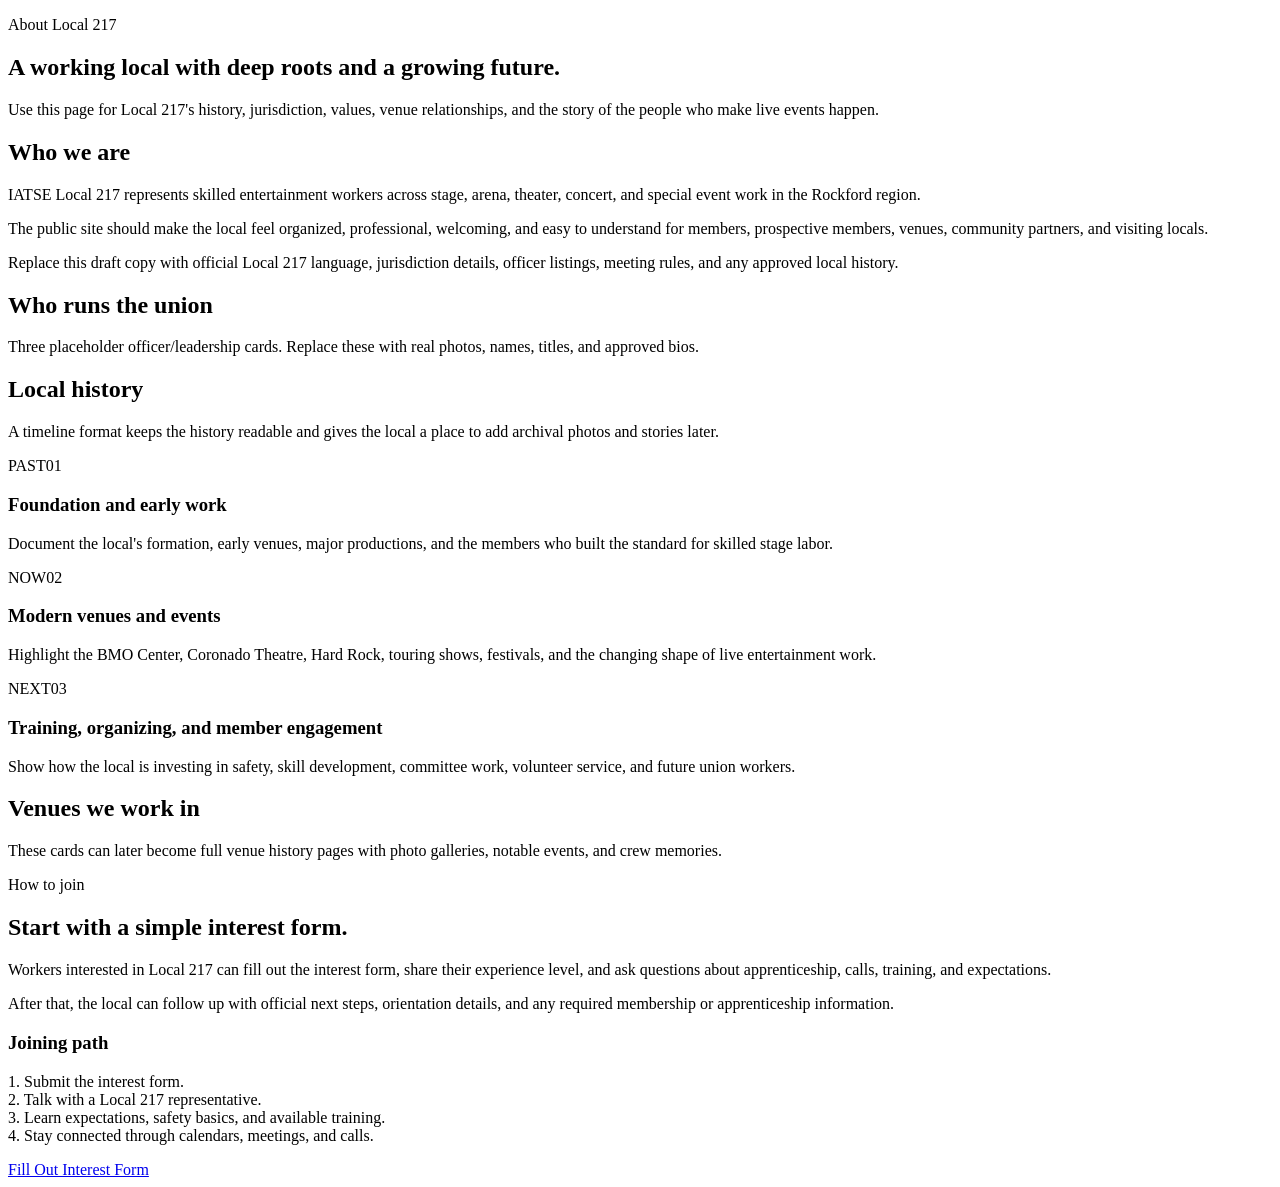
==== about.html @ 08cd914b "Add files via upload" ====
<!doctype html>
<html lang="en">
<head>
  <meta charset="utf-8">
  <meta name="viewport" content="width=device-width, initial-scale=1">
  <title>About Local 217 | IATSE Local 217</title>
  <link rel="stylesheet" href="assets/styles.css">
</head>
<body>
  <header class="site-header" data-header></header>
  <main>
    <section class="page-hero">
      <div class="container">
        <p class="eyebrow">About Local 217</p>
        <h1>A working local with deep roots and a growing future.</h1>
        <p>Use this page for Local 217's history, jurisdiction, values, venue relationships, and the story of the people who make live events happen.</p>
      </div>
    </section>

    <section class="band white">
      <div class="container split">
        <div>
          <h2>Who we are</h2>
          <p>IATSE Local 217 represents skilled entertainment workers across stage, arena, theater, concert, and special event work in the Rockford region.</p>
          <p>The public site should make the local feel organized, professional, welcoming, and easy to understand for members, prospective members, venues, community partners, and visiting locals.</p>
        </div>
        <div class="notice">
          Replace this draft copy with official Local 217 language, jurisdiction details, officer listings, meeting rules, and any approved local history.
        </div>
      </div>
    </section>

    <section class="band">
      <div class="container section-head">
        <h2>Who runs the union</h2>
        <p>Three placeholder officer/leadership cards. Replace these with real photos, names, titles, and approved bios.</p>
      </div>
      <div class="container grid" data-leadership></div>
    </section>

    <section class="band white">
      <div class="container section-head">
        <h2>Local history</h2>
        <p>A timeline format keeps the history readable and gives the local a place to add archival photos and stories later.</p>
      </div>
      <div class="container timeline">
        <article class="timeline-item">
          <div class="date-box">PAST<span>01</span></div>
          <div>
            <h3>Foundation and early work</h3>
            <p>Document the local's formation, early venues, major productions, and the members who built the standard for skilled stage labor.</p>
          </div>
        </article>
        <article class="timeline-item">
          <div class="date-box">NOW<span>02</span></div>
          <div>
            <h3>Modern venues and events</h3>
            <p>Highlight the BMO Center, Coronado Theatre, Hard Rock, touring shows, festivals, and the changing shape of live entertainment work.</p>
          </div>
        </article>
        <article class="timeline-item">
          <div class="date-box">NEXT<span>03</span></div>
          <div>
            <h3>Training, organizing, and member engagement</h3>
            <p>Show how the local is investing in safety, skill development, committee work, volunteer service, and future union workers.</p>
          </div>
        </article>
      </div>
    </section>

    <section class="band">
      <div class="container section-head">
        <h2>Venues we work in</h2>
        <p>These cards can later become full venue history pages with photo galleries, notable events, and crew memories.</p>
      </div>
      <div class="container grid" data-venues></div>
    </section>

    <section class="band white">
      <div class="container split">
        <div>
          <p class="eyebrow">How to join</p>
          <h2>Start with a simple interest form.</h2>
          <p>Workers interested in Local 217 can fill out the interest form, share their experience level, and ask questions about apprenticeship, calls, training, and expectations.</p>
          <p>After that, the local can follow up with official next steps, orientation details, and any required membership or apprenticeship information.</p>
        </div>
        <div class="card">
          <h3>Joining path</h3>
          <p>1. Submit the interest form.<br>2. Talk with a Local 217 representative.<br>3. Learn expectations, safety basics, and available training.<br>4. Stay connected through calendars, meetings, and calls.</p>
          <div class="button-row">
            <a class="button" href="join.html">Fill Out Interest Form</a>
          </div>
        </div>
      </div>
    </section>
  </main>
  <footer class="site-footer" data-footer></footer>
  <script src="assets/site.js"></script>
</body>
</html>
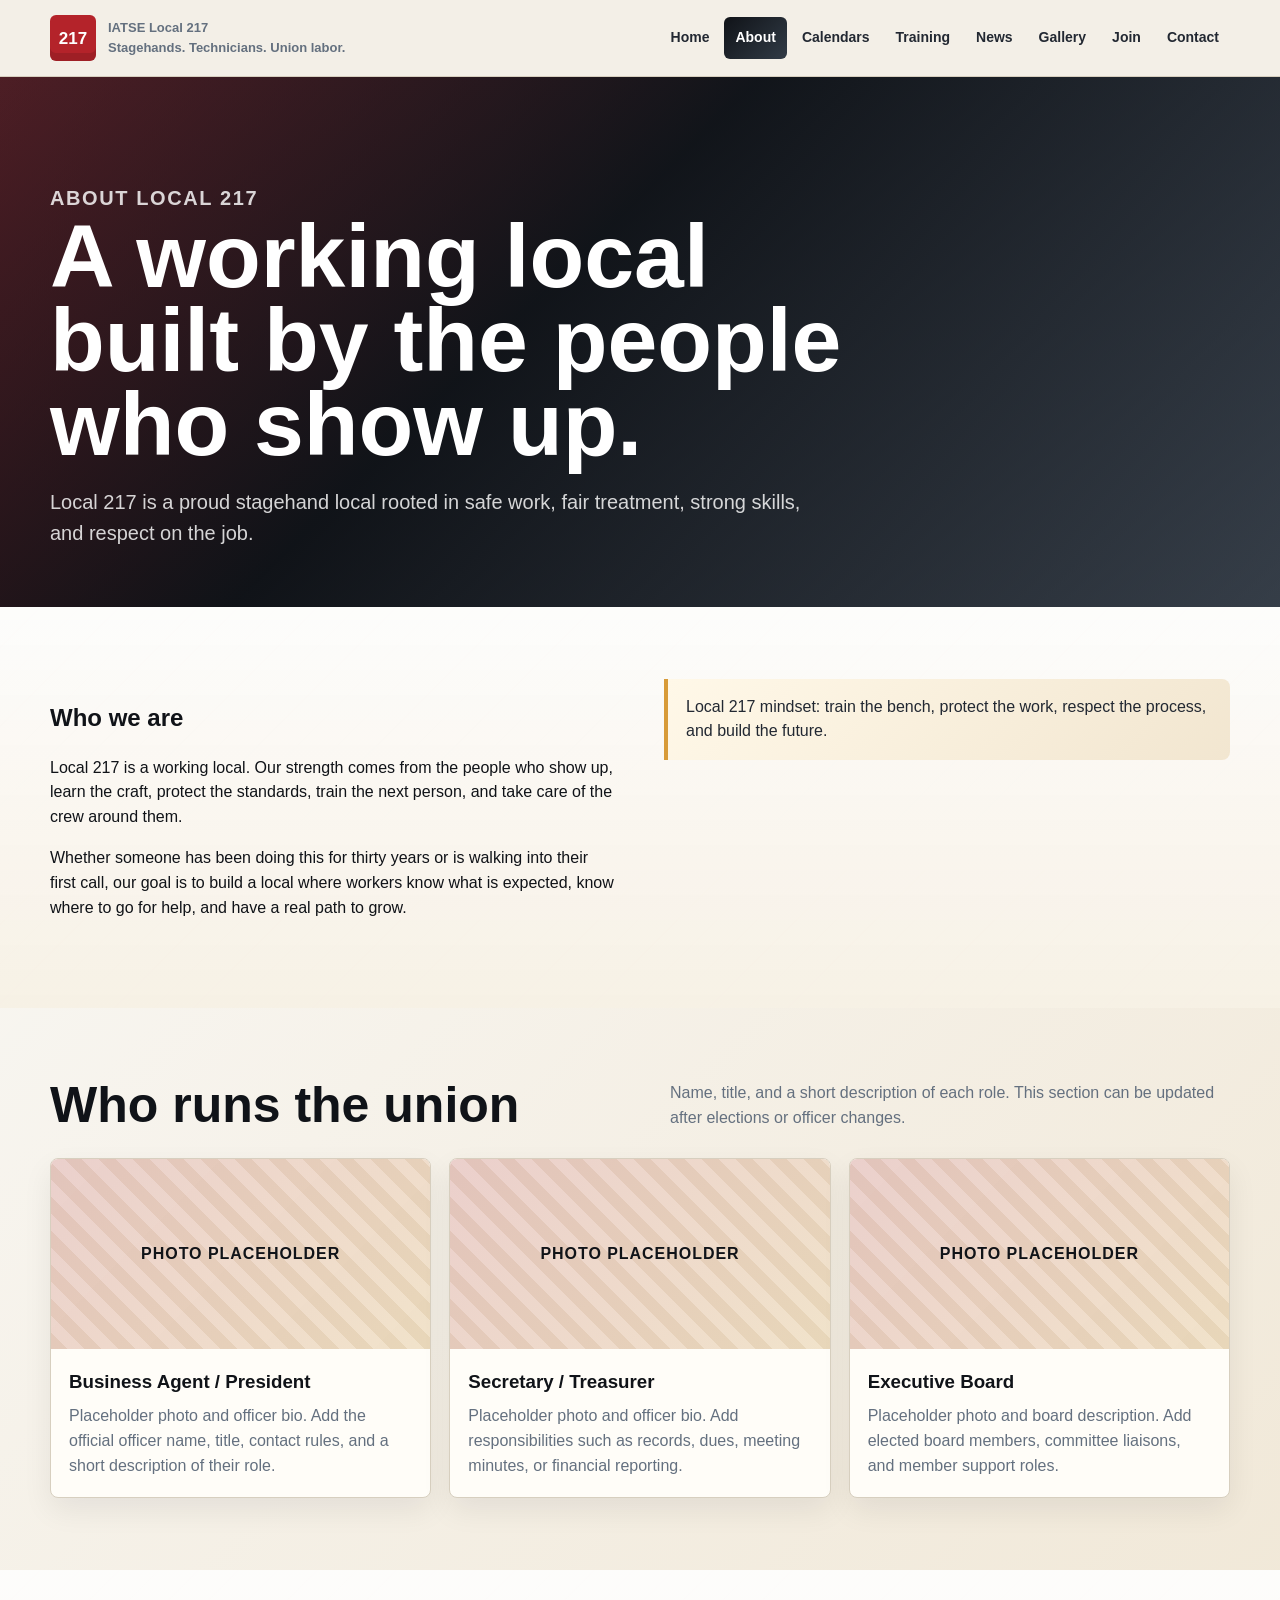
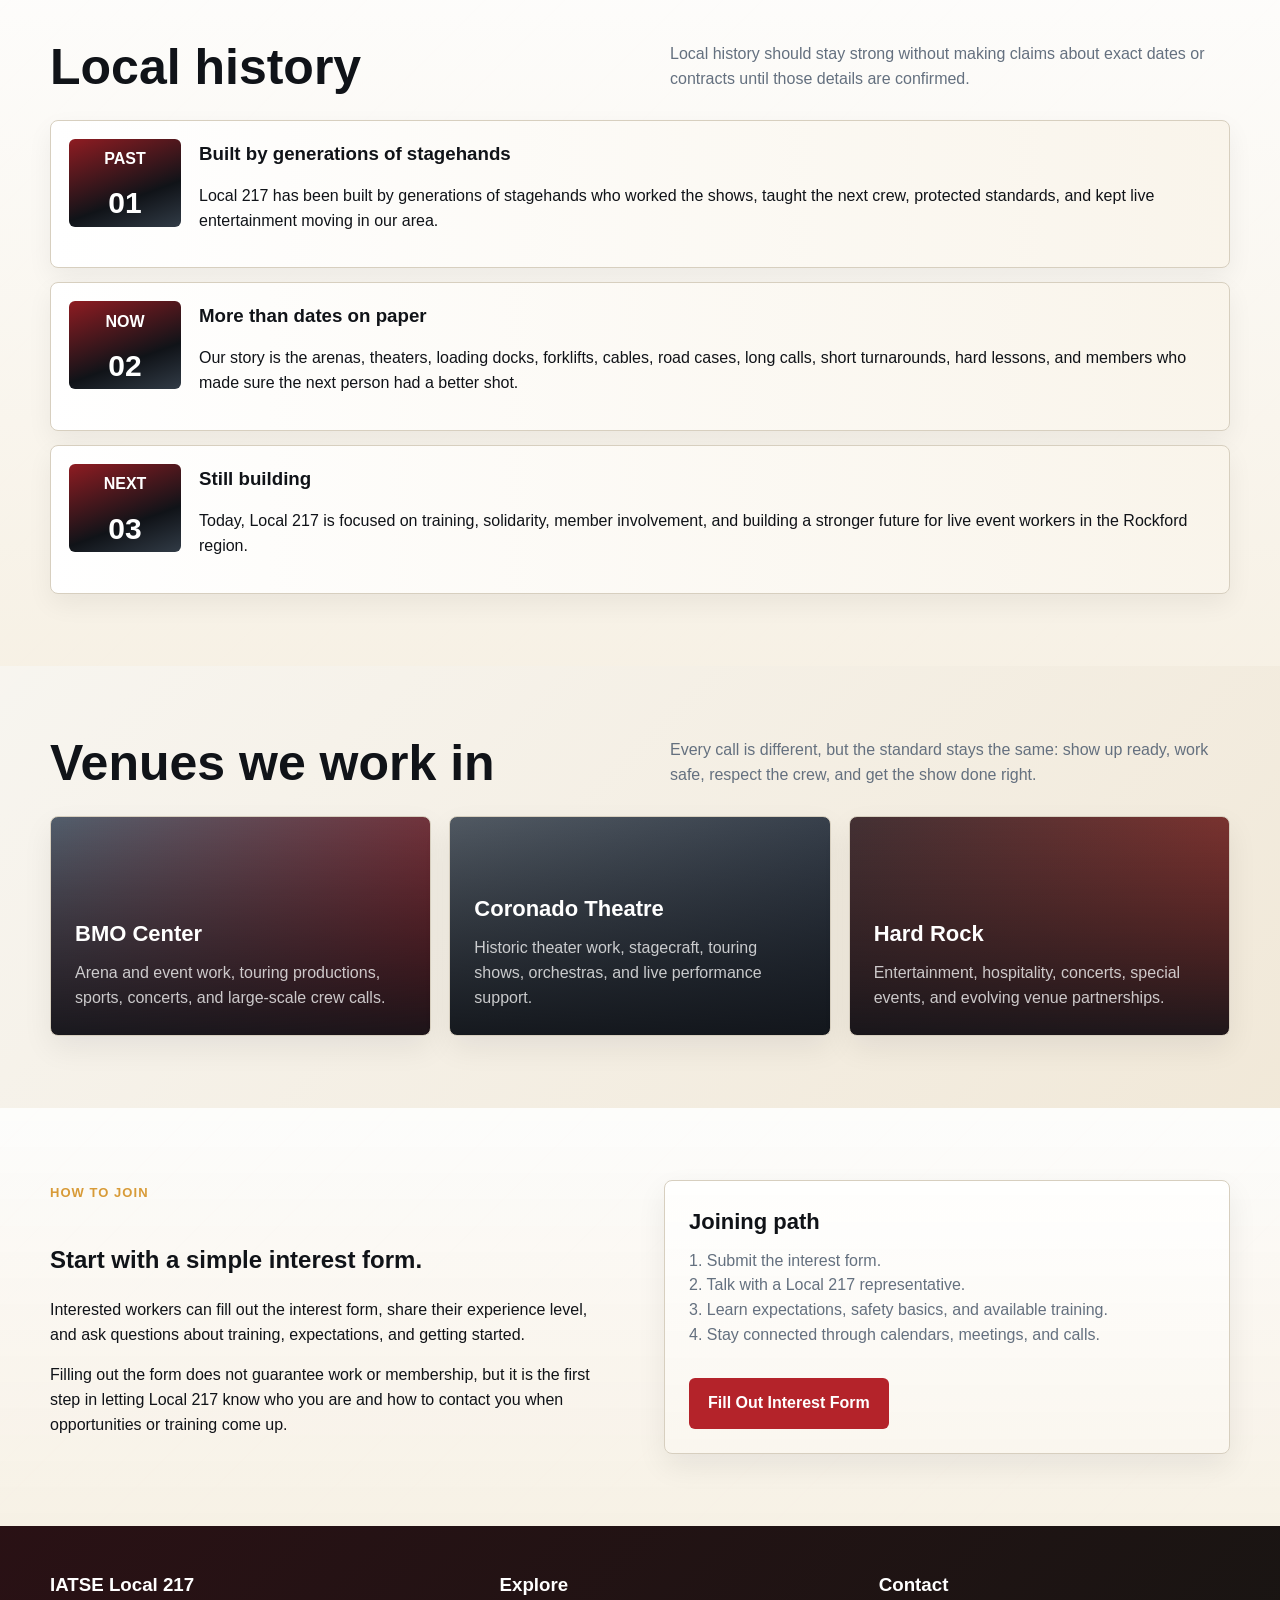
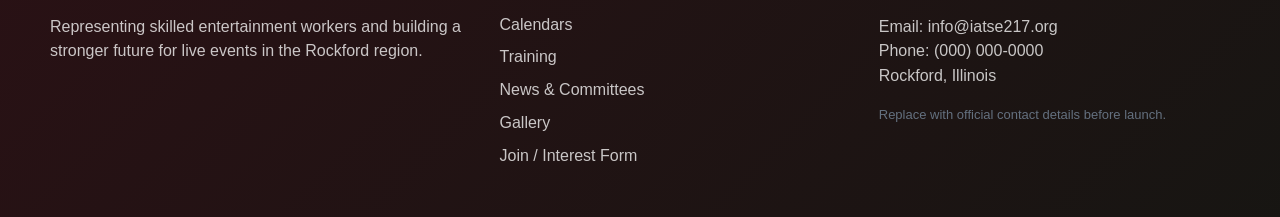
==== commit 50c24bd3: "Add files via upload" ====
--- a/about.html
+++ b/about.html
@@ -12,8 +12,8 @@
     <section class="page-hero">
       <div class="container">
         <p class="eyebrow">About Local 217</p>
-        <h1>A working local with deep roots and a growing future.</h1>
-        <p>Use this page for Local 217's history, jurisdiction, values, venue relationships, and the story of the people who make live events happen.</p>
+        <h1>A working local built by the people who show up.</h1>
+        <p>Local 217 is a proud stagehand local rooted in safe work, fair treatment, strong skills, and respect on the job.</p>
       </div>
     </section>
 
@@ -21,11 +21,11 @@
       <div class="container split">
         <div>
           <h2>Who we are</h2>
-          <p>IATSE Local 217 represents skilled entertainment workers across stage, arena, theater, concert, and special event work in the Rockford region.</p>
-          <p>The public site should make the local feel organized, professional, welcoming, and easy to understand for members, prospective members, venues, community partners, and visiting locals.</p>
+          <p>Local 217 is a working local. Our strength comes from the people who show up, learn the craft, protect the standards, train the next person, and take care of the crew around them.</p>
+          <p>Whether someone has been doing this for thirty years or is walking into their first call, our goal is to build a local where workers know what is expected, know where to go for help, and have a real path to grow.</p>
         </div>
         <div class="notice">
-          Replace this draft copy with official Local 217 language, jurisdiction details, officer listings, meeting rules, and any approved local history.
+          Local 217 mindset: train the bench, protect the work, respect the process, and build the future.
         </div>
       </div>
     </section>
@@ -33,7 +33,7 @@
     <section class="band">
       <div class="container section-head">
         <h2>Who runs the union</h2>
-        <p>Three placeholder officer/leadership cards. Replace these with real photos, names, titles, and approved bios.</p>
+        <p>Name, title, and a short description of each role. This section can be updated after elections or officer changes.</p>
       </div>
       <div class="container grid" data-leadership></div>
     </section>
@@ -41,28 +41,28 @@
     <section class="band white">
       <div class="container section-head">
         <h2>Local history</h2>
-        <p>A timeline format keeps the history readable and gives the local a place to add archival photos and stories later.</p>
+        <p>Local history should stay strong without making claims about exact dates or contracts until those details are confirmed.</p>
       </div>
       <div class="container timeline">
         <article class="timeline-item">
           <div class="date-box">PAST<span>01</span></div>
           <div>
-            <h3>Foundation and early work</h3>
-            <p>Document the local's formation, early venues, major productions, and the members who built the standard for skilled stage labor.</p>
+            <h3>Built by generations of stagehands</h3>
+            <p>Local 217 has been built by generations of stagehands who worked the shows, taught the next crew, protected standards, and kept live entertainment moving in our area.</p>
           </div>
         </article>
         <article class="timeline-item">
           <div class="date-box">NOW<span>02</span></div>
           <div>
-            <h3>Modern venues and events</h3>
-            <p>Highlight the BMO Center, Coronado Theatre, Hard Rock, touring shows, festivals, and the changing shape of live entertainment work.</p>
+            <h3>More than dates on paper</h3>
+            <p>Our story is the arenas, theaters, loading docks, forklifts, cables, road cases, long calls, short turnarounds, hard lessons, and members who made sure the next person had a better shot.</p>
           </div>
         </article>
         <article class="timeline-item">
           <div class="date-box">NEXT<span>03</span></div>
           <div>
-            <h3>Training, organizing, and member engagement</h3>
-            <p>Show how the local is investing in safety, skill development, committee work, volunteer service, and future union workers.</p>
+            <h3>Still building</h3>
+            <p>Today, Local 217 is focused on training, solidarity, member involvement, and building a stronger future for live event workers in the Rockford region.</p>
           </div>
         </article>
       </div>
@@ -71,7 +71,7 @@
     <section class="band">
       <div class="container section-head">
         <h2>Venues we work in</h2>
-        <p>These cards can later become full venue history pages with photo galleries, notable events, and crew memories.</p>
+        <p>Every call is different, but the standard stays the same: show up ready, work safe, respect the crew, and get the show done right.</p>
       </div>
       <div class="container grid" data-venues></div>
     </section>
@@ -81,8 +81,8 @@
         <div>
           <p class="eyebrow">How to join</p>
           <h2>Start with a simple interest form.</h2>
-          <p>Workers interested in Local 217 can fill out the interest form, share their experience level, and ask questions about apprenticeship, calls, training, and expectations.</p>
-          <p>After that, the local can follow up with official next steps, orientation details, and any required membership or apprenticeship information.</p>
+          <p>Interested workers can fill out the interest form, share their experience level, and ask questions about training, expectations, and getting started.</p>
+          <p>Filling out the form does not guarantee work or membership, but it is the first step in letting Local 217 know who you are and how to contact you when opportunities or training come up.</p>
         </div>
         <div class="card">
           <h3>Joining path</h3>
--- a/assets/styles.css
+++ b/assets/styles.css
@@ -0,0 +1,759 @@
+:root {
+  --ink: #101318;
+  --ink-2: #222832;
+  --muted: #64707f;
+  --paper: #f3efe6;
+  --paper-2: #ebe4d7;
+  --panel: #fffdf8;
+  --white: #ffffff;
+  --line: #d7cfbf;
+  --red: #b4232a;
+  --red-dark: #8f1c22;
+  --gold: #d89b38;
+  --steel: #596675;
+  --steel-dark: #313b46;
+  --green: #16745f;
+  --shadow: 0 18px 50px rgba(16, 19, 24, 0.14);
+  --radius: 8px;
+}
+
+* {
+  box-sizing: border-box;
+}
+
+html {
+  scroll-behavior: smooth;
+}
+
+body {
+  margin: 0;
+  font-family: Arial, Helvetica, sans-serif;
+  color: var(--ink);
+  background:
+    linear-gradient(180deg, rgba(255, 255, 255, 0.58), rgba(235, 228, 215, 0.78)),
+    repeating-linear-gradient(90deg, rgba(16, 19, 24, 0.025) 0, rgba(16, 19, 24, 0.025) 1px, transparent 1px, transparent 44px),
+    var(--paper);
+  line-height: 1.55;
+}
+
+a {
+  color: inherit;
+  text-decoration: none;
+}
+
+img {
+  max-width: 100%;
+  display: block;
+}
+
+.site-header {
+  position: sticky;
+  top: 0;
+  z-index: 20;
+  background: rgba(243, 239, 230, 0.94);
+  border-bottom: 1px solid var(--line);
+  backdrop-filter: blur(14px);
+}
+
+.nav-wrap {
+  width: min(1180px, calc(100% - 32px));
+  margin: 0 auto;
+  min-height: 76px;
+  display: flex;
+  align-items: center;
+  justify-content: space-between;
+  gap: 20px;
+}
+
+.brand {
+  display: flex;
+  align-items: center;
+  gap: 12px;
+  font-weight: 800;
+  letter-spacing: 0;
+}
+
+.brand-mark {
+  width: 46px;
+  height: 46px;
+  border-radius: 6px;
+  background: var(--red);
+  color: var(--white);
+  display: grid;
+  place-items: center;
+  font-size: 17px;
+  line-height: 1;
+  box-shadow: inset 0 -8px 0 rgba(0, 0, 0, 0.12);
+}
+
+.brand span:last-child {
+  display: block;
+  font-size: 13px;
+  color: var(--muted);
+  font-weight: 700;
+}
+
+.nav-links {
+  display: flex;
+  align-items: center;
+  gap: 4px;
+  flex-wrap: wrap;
+  justify-content: flex-end;
+}
+
+.nav-links a {
+  padding: 10px 11px;
+  border-radius: 6px;
+  color: var(--ink-2);
+  font-size: 14px;
+  font-weight: 700;
+}
+
+.nav-links a:hover,
+.nav-links a.active {
+  background: linear-gradient(135deg, var(--ink), var(--steel-dark));
+  color: var(--white);
+}
+
+.menu-button {
+  display: none;
+  border: 1px solid var(--line);
+  background: var(--white);
+  width: 44px;
+  height: 44px;
+  border-radius: 6px;
+  position: relative;
+}
+
+.menu-button span,
+.menu-button::before,
+.menu-button::after {
+  content: "";
+  position: absolute;
+  left: 11px;
+  right: 11px;
+  height: 2px;
+  background: var(--ink);
+}
+
+.menu-button::before {
+  top: 13px;
+}
+
+.menu-button span {
+  top: 20px;
+}
+
+.menu-button::after {
+  top: 27px;
+}
+
+.hero {
+  position: relative;
+  min-height: 680px;
+  display: grid;
+  align-items: end;
+  overflow: hidden;
+  color: var(--white);
+  background: var(--ink);
+}
+
+.hero::before {
+  content: "";
+  position: absolute;
+  inset: 0;
+  background-image: linear-gradient(90deg, rgba(16, 19, 24, 0.88), rgba(16, 19, 24, 0.5) 46%, rgba(16, 19, 24, 0.2)), url("local217-hero.png");
+  background-size: cover;
+  background-position: center;
+}
+
+.hero-inner {
+  position: relative;
+  width: min(1180px, calc(100% - 32px));
+  margin: 0 auto;
+  padding: 120px 0 88px;
+}
+
+.eyebrow {
+  display: inline-flex;
+  align-items: center;
+  gap: 8px;
+  margin: 0 0 18px;
+  color: var(--gold);
+  font-size: 13px;
+  font-weight: 800;
+  text-transform: uppercase;
+  letter-spacing: 0.08em;
+}
+
+.hero h1,
+.page-hero h1 {
+  max-width: 820px;
+  margin: 0;
+  font-size: clamp(44px, 7vw, 92px);
+  line-height: 0.94;
+  letter-spacing: 0;
+}
+
+.hero p {
+  max-width: 650px;
+  margin: 22px 0 0;
+  font-size: clamp(18px, 2.2vw, 24px);
+  color: rgba(255, 255, 255, 0.9);
+}
+
+.hero-actions,
+.button-row {
+  display: flex;
+  flex-wrap: wrap;
+  gap: 12px;
+  margin-top: 30px;
+}
+
+.button {
+  display: inline-flex;
+  align-items: center;
+  justify-content: center;
+  min-height: 46px;
+  padding: 12px 18px;
+  border-radius: 6px;
+  border: 1px solid transparent;
+  background: var(--red);
+  color: var(--white);
+  font-weight: 800;
+  cursor: pointer;
+}
+
+.button:hover {
+  background: var(--red-dark);
+}
+
+.button.secondary {
+  background: rgba(255, 255, 255, 0.1);
+  border-color: rgba(255, 255, 255, 0.44);
+}
+
+.button.light {
+  background: var(--panel);
+  color: var(--ink);
+  border-color: var(--line);
+}
+
+.band {
+  padding: 72px 0;
+  background:
+    linear-gradient(135deg, rgba(255, 255, 255, 0.38), rgba(216, 155, 56, 0.08)),
+    var(--paper);
+}
+
+.band.white {
+  background:
+    linear-gradient(180deg, rgba(255, 255, 255, 0.86), rgba(247, 241, 229, 0.92)),
+    repeating-linear-gradient(135deg, rgba(180, 35, 42, 0.025) 0, rgba(180, 35, 42, 0.025) 1px, transparent 1px, transparent 28px),
+    var(--paper);
+}
+
+.band.dark {
+  background:
+    linear-gradient(135deg, rgba(180, 35, 42, 0.24), rgba(216, 155, 56, 0.08) 48%, rgba(49, 59, 70, 0.62)),
+    linear-gradient(180deg, #151a20, #0d1014);
+  color: var(--white);
+}
+
+.container {
+  width: min(1180px, calc(100% - 32px));
+  margin: 0 auto;
+}
+
+.section-head {
+  display: flex;
+  justify-content: space-between;
+  gap: 24px;
+  align-items: end;
+  margin-bottom: 28px;
+}
+
+.section-head h2,
+.page-hero h1 {
+  margin: 0;
+}
+
+.section-head h2 {
+  font-size: clamp(30px, 4vw, 50px);
+  line-height: 1;
+}
+
+.section-head p {
+  max-width: 560px;
+  margin: 0;
+  color: var(--muted);
+}
+
+.dark .section-head p {
+  color: rgba(255, 255, 255, 0.72);
+}
+
+.grid {
+  display: grid;
+  grid-template-columns: repeat(3, minmax(0, 1fr));
+  gap: 18px;
+}
+
+.grid.two {
+  grid-template-columns: repeat(2, minmax(0, 1fr));
+}
+
+.card {
+  border: 1px solid var(--line);
+  background:
+    linear-gradient(180deg, rgba(255, 255, 255, 0.92), rgba(250, 246, 238, 0.96)),
+    var(--panel);
+  border-radius: var(--radius);
+  padding: 24px;
+  box-shadow: 0 12px 30px rgba(16, 19, 24, 0.07);
+}
+
+.dark .card {
+  background: linear-gradient(180deg, #202732, #171c23);
+  border-color: rgba(255, 255, 255, 0.12);
+}
+
+.card h3 {
+  margin: 0 0 10px;
+  font-size: 22px;
+}
+
+.card p {
+  margin: 0;
+  color: var(--muted);
+}
+
+.dark .card p {
+  color: rgba(255, 255, 255, 0.72);
+}
+
+.stat-row {
+  display: grid;
+  grid-template-columns: repeat(4, minmax(0, 1fr));
+  border-top: 1px solid rgba(255, 255, 255, 0.18);
+  margin-top: 54px;
+}
+
+.stat {
+  padding: 24px 20px 0 0;
+}
+
+.stat strong {
+  display: block;
+  font-size: 34px;
+  color: var(--gold);
+}
+
+.split {
+  display: grid;
+  grid-template-columns: 1fr 1fr;
+  gap: 48px;
+  align-items: start;
+}
+
+.stack {
+  display: grid;
+  gap: 18px;
+}
+
+.feature-card {
+  display: grid;
+  grid-template-columns: minmax(220px, 360px) 1fr;
+  gap: 30px;
+  align-items: center;
+}
+
+.feature-card h2 {
+  margin: 0 0 14px;
+  font-size: clamp(30px, 4vw, 48px);
+  line-height: 1.05;
+}
+
+.feature-card p:not(.eyebrow) {
+  color: var(--muted);
+}
+
+.dark .feature-card p:not(.eyebrow) {
+  color: rgba(255, 255, 255, 0.76);
+}
+
+.photo-card {
+  border: 1px solid var(--line);
+  background: var(--panel);
+  border-radius: var(--radius);
+  overflow: hidden;
+  box-shadow: 0 12px 30px rgba(16, 19, 24, 0.07);
+}
+
+.photo-card > div:last-child {
+  padding: 18px;
+}
+
+.photo-card h3 {
+  margin: 0 0 8px;
+}
+
+.photo-card p {
+  margin: 0;
+  color: var(--muted);
+}
+
+.placeholder-image {
+  min-height: 190px;
+  display: grid;
+  place-items: center;
+  padding: 20px;
+  text-align: center;
+  background:
+    linear-gradient(135deg, rgba(180, 35, 42, 0.18), rgba(216, 155, 56, 0.2)),
+    repeating-linear-gradient(45deg, #ece6da 0, #ece6da 12px, #f7f5ef 12px, #f7f5ef 24px);
+  color: var(--ink);
+  font-weight: 900;
+  text-transform: uppercase;
+  letter-spacing: 0.06em;
+}
+
+.placeholder-image.tall {
+  min-height: 300px;
+}
+
+.gallery-list {
+  display: grid;
+  gap: 18px;
+}
+
+.gallery-list .photo-card {
+  display: grid;
+  grid-template-columns: minmax(220px, 38%) 1fr;
+}
+
+.page-hero {
+  background:
+    linear-gradient(135deg, rgba(180, 35, 42, 0.35), rgba(16, 19, 24, 0.78) 42%, rgba(89, 102, 117, 0.52)),
+    linear-gradient(180deg, #161b22, #0f1217);
+  color: var(--white);
+  padding: 86px 0 58px;
+}
+
+.page-hero p {
+  max-width: 760px;
+  margin: 20px 0 0;
+  color: rgba(255, 255, 255, 0.82);
+  font-size: 20px;
+}
+
+.calendar-list,
+.news-list,
+.timeline {
+  display: grid;
+  gap: 14px;
+}
+
+.event-item,
+.news-item,
+.timeline-item {
+  display: grid;
+  grid-template-columns: 112px 1fr;
+  gap: 18px;
+  align-items: start;
+  border: 1px solid var(--line);
+  border-radius: var(--radius);
+  background:
+    linear-gradient(90deg, rgba(255, 255, 255, 0.96), rgba(249, 244, 234, 0.96)),
+    var(--panel);
+  padding: 18px;
+  box-shadow: 0 10px 26px rgba(16, 19, 24, 0.06);
+}
+
+.news-item.clickable {
+  color: inherit;
+  transition: transform 160ms ease, box-shadow 160ms ease, border-color 160ms ease;
+}
+
+.news-item.clickable:hover {
+  transform: translateY(-2px);
+  border-color: rgba(180, 35, 42, 0.34);
+  box-shadow: 0 16px 34px rgba(16, 19, 24, 0.1);
+}
+
+.read-more {
+  display: inline-flex;
+  margin-top: 12px;
+  color: var(--red);
+  font-weight: 900;
+}
+
+.article-wrap {
+  max-width: 880px;
+}
+
+.article-detail {
+  border: 1px solid var(--line);
+  border-radius: var(--radius);
+  background:
+    linear-gradient(180deg, rgba(255, 255, 255, 0.96), rgba(249, 244, 234, 0.96)),
+    var(--panel);
+  padding: clamp(24px, 4vw, 44px);
+  box-shadow: 0 18px 42px rgba(16, 19, 24, 0.08);
+}
+
+.article-detail h1 {
+  margin: 14px 0 16px;
+  font-size: clamp(34px, 5vw, 58px);
+  line-height: 1;
+}
+
+.article-meta {
+  display: flex;
+  align-items: center;
+  flex-wrap: wrap;
+  gap: 12px;
+  color: var(--muted);
+  font-weight: 800;
+}
+
+.article-summary {
+  margin: 0 0 24px;
+  font-size: 20px;
+  color: var(--ink-2);
+}
+
+.article-image {
+  min-height: 260px;
+  margin: 24px 0;
+  border-radius: var(--radius);
+}
+
+.article-body {
+  display: grid;
+  gap: 16px;
+  font-size: 18px;
+}
+
+.article-body p {
+  margin: 0;
+  color: var(--ink-2);
+}
+
+.back-link {
+  display: inline-flex;
+  margin-bottom: 22px;
+  color: var(--red);
+  font-weight: 900;
+}
+
+.date-box {
+  min-height: 88px;
+  border-radius: 6px;
+  background: linear-gradient(160deg, var(--red-dark), var(--ink) 64%, var(--steel-dark));
+  color: var(--white);
+  display: grid;
+  place-items: center;
+  text-align: center;
+  font-weight: 900;
+}
+
+.date-box span {
+  display: block;
+  font-size: 30px;
+  line-height: 1;
+}
+
+.event-item h3,
+.news-item h3,
+.timeline-item h3 {
+  margin: 0 0 6px;
+}
+
+.meta {
+  color: var(--red);
+  font-weight: 800;
+  font-size: 14px;
+}
+
+.tag {
+  display: inline-flex;
+  align-items: center;
+  min-height: 28px;
+  padding: 4px 10px;
+  border-radius: 999px;
+  background: #eadfcb;
+  color: var(--ink);
+  font-size: 12px;
+  font-weight: 800;
+  text-transform: uppercase;
+  letter-spacing: 0.06em;
+}
+
+.form {
+  display: grid;
+  gap: 14px;
+}
+
+.form label {
+  display: grid;
+  gap: 7px;
+  font-weight: 800;
+}
+
+.form input,
+.form textarea,
+.form select {
+  width: 100%;
+  border: 1px solid var(--line);
+  border-radius: 6px;
+  padding: 13px 14px;
+  font: inherit;
+  background: #fffdf8;
+}
+
+.form textarea {
+  min-height: 138px;
+  resize: vertical;
+}
+
+.notice {
+  border-left: 4px solid var(--gold);
+  background:
+    linear-gradient(135deg, #fff8e8, #f2e6d0);
+  padding: 16px 18px;
+  border-radius: 0 8px 8px 0;
+  color: var(--ink-2);
+}
+
+.venue-card {
+  min-height: 220px;
+  display: flex;
+  flex-direction: column;
+  justify-content: flex-end;
+  color: var(--white);
+  background:
+    linear-gradient(180deg, rgba(16, 19, 24, 0.1), rgba(16, 19, 24, 0.9)),
+    linear-gradient(135deg, var(--steel), var(--red-dark));
+}
+
+.venue-card:nth-child(2) {
+  background:
+    linear-gradient(180deg, rgba(16, 19, 24, 0.1), rgba(16, 19, 24, 0.9)),
+    linear-gradient(135deg, #58616b, #2c3542);
+}
+
+.venue-card:nth-child(3) {
+  background:
+    linear-gradient(180deg, rgba(16, 19, 24, 0.1), rgba(16, 19, 24, 0.9)),
+    linear-gradient(135deg, #493437, #a7372f);
+}
+
+.venue-card p {
+  color: rgba(255, 255, 255, 0.76);
+}
+
+.site-footer {
+  background:
+    linear-gradient(135deg, rgba(180, 35, 42, 0.18), rgba(216, 155, 56, 0.06)),
+    #0b0d10;
+  color: rgba(255, 255, 255, 0.76);
+  padding: 44px 0;
+}
+
+.footer-grid {
+  display: grid;
+  grid-template-columns: 1.2fr 1fr 1fr;
+  gap: 28px;
+}
+
+.footer-grid h3 {
+  margin: 0 0 10px;
+  color: var(--white);
+}
+
+.footer-grid a {
+  display: block;
+  padding: 4px 0;
+}
+
+.small {
+  font-size: 13px;
+  color: var(--muted);
+}
+
+@media (max-width: 860px) {
+  .menu-button {
+    display: block;
+  }
+
+  .nav-links {
+    position: absolute;
+    left: 16px;
+    right: 16px;
+    top: 76px;
+    display: none;
+    flex-direction: column;
+    align-items: stretch;
+    padding: 10px;
+    background: var(--white);
+    border: 1px solid var(--line);
+    border-radius: var(--radius);
+    box-shadow: var(--shadow);
+  }
+
+  .nav-links.open {
+    display: flex;
+  }
+
+  .nav-links a {
+    padding: 13px 12px;
+  }
+
+  .hero {
+    min-height: 620px;
+  }
+
+  .section-head,
+  .split {
+    display: block;
+  }
+
+  .section-head p,
+  .split > * + * {
+    margin-top: 16px;
+  }
+
+  .grid,
+  .grid.two,
+  .stat-row,
+  .footer-grid,
+  .feature-card,
+  .gallery-list .photo-card {
+    grid-template-columns: 1fr;
+  }
+
+  .event-item,
+  .news-item,
+  .timeline-item {
+    grid-template-columns: 1fr;
+  }
+
+  .date-box {
+    width: 112px;
+  }
+}
+
+@media (max-width: 520px) {
+  .hero-inner {
+    padding-bottom: 62px;
+  }
+
+  .band {
+    padding: 52px 0;
+  }
+
+  .brand strong {
+    font-size: 15px;
+  }
+}
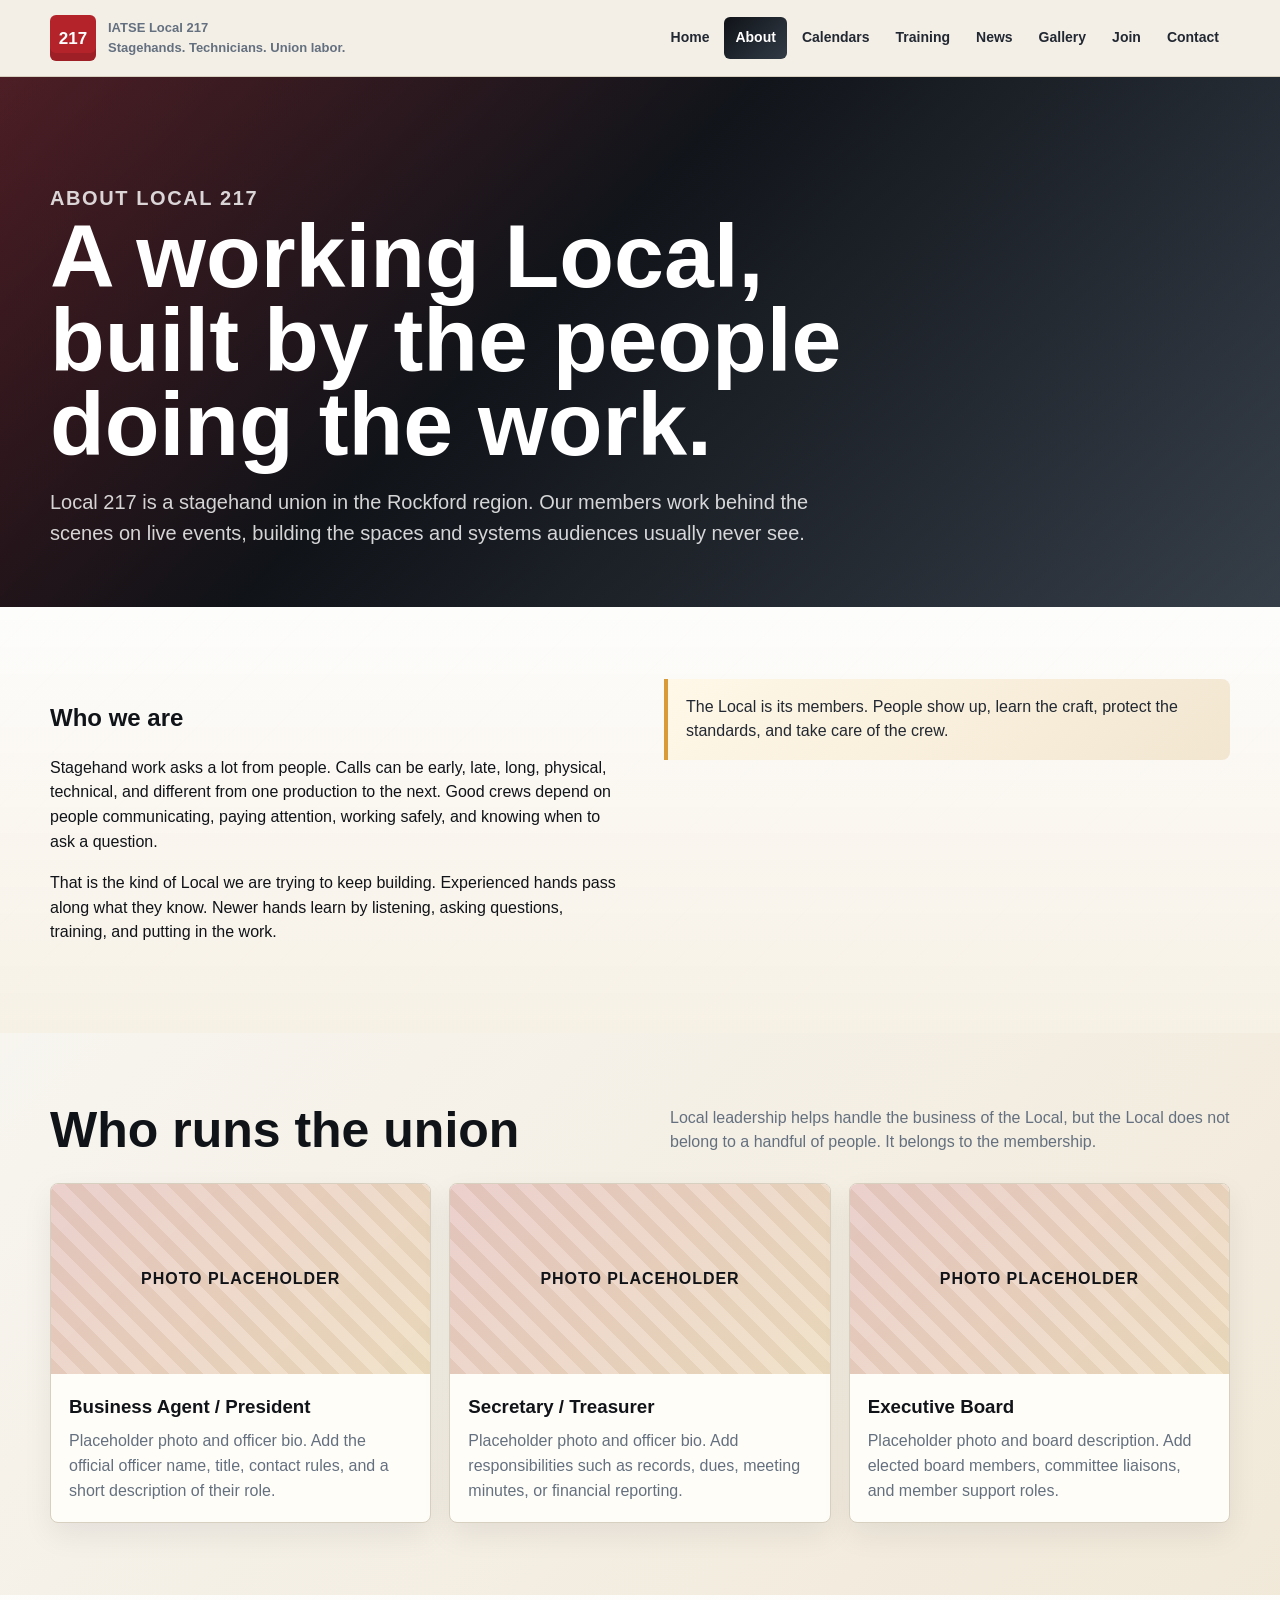
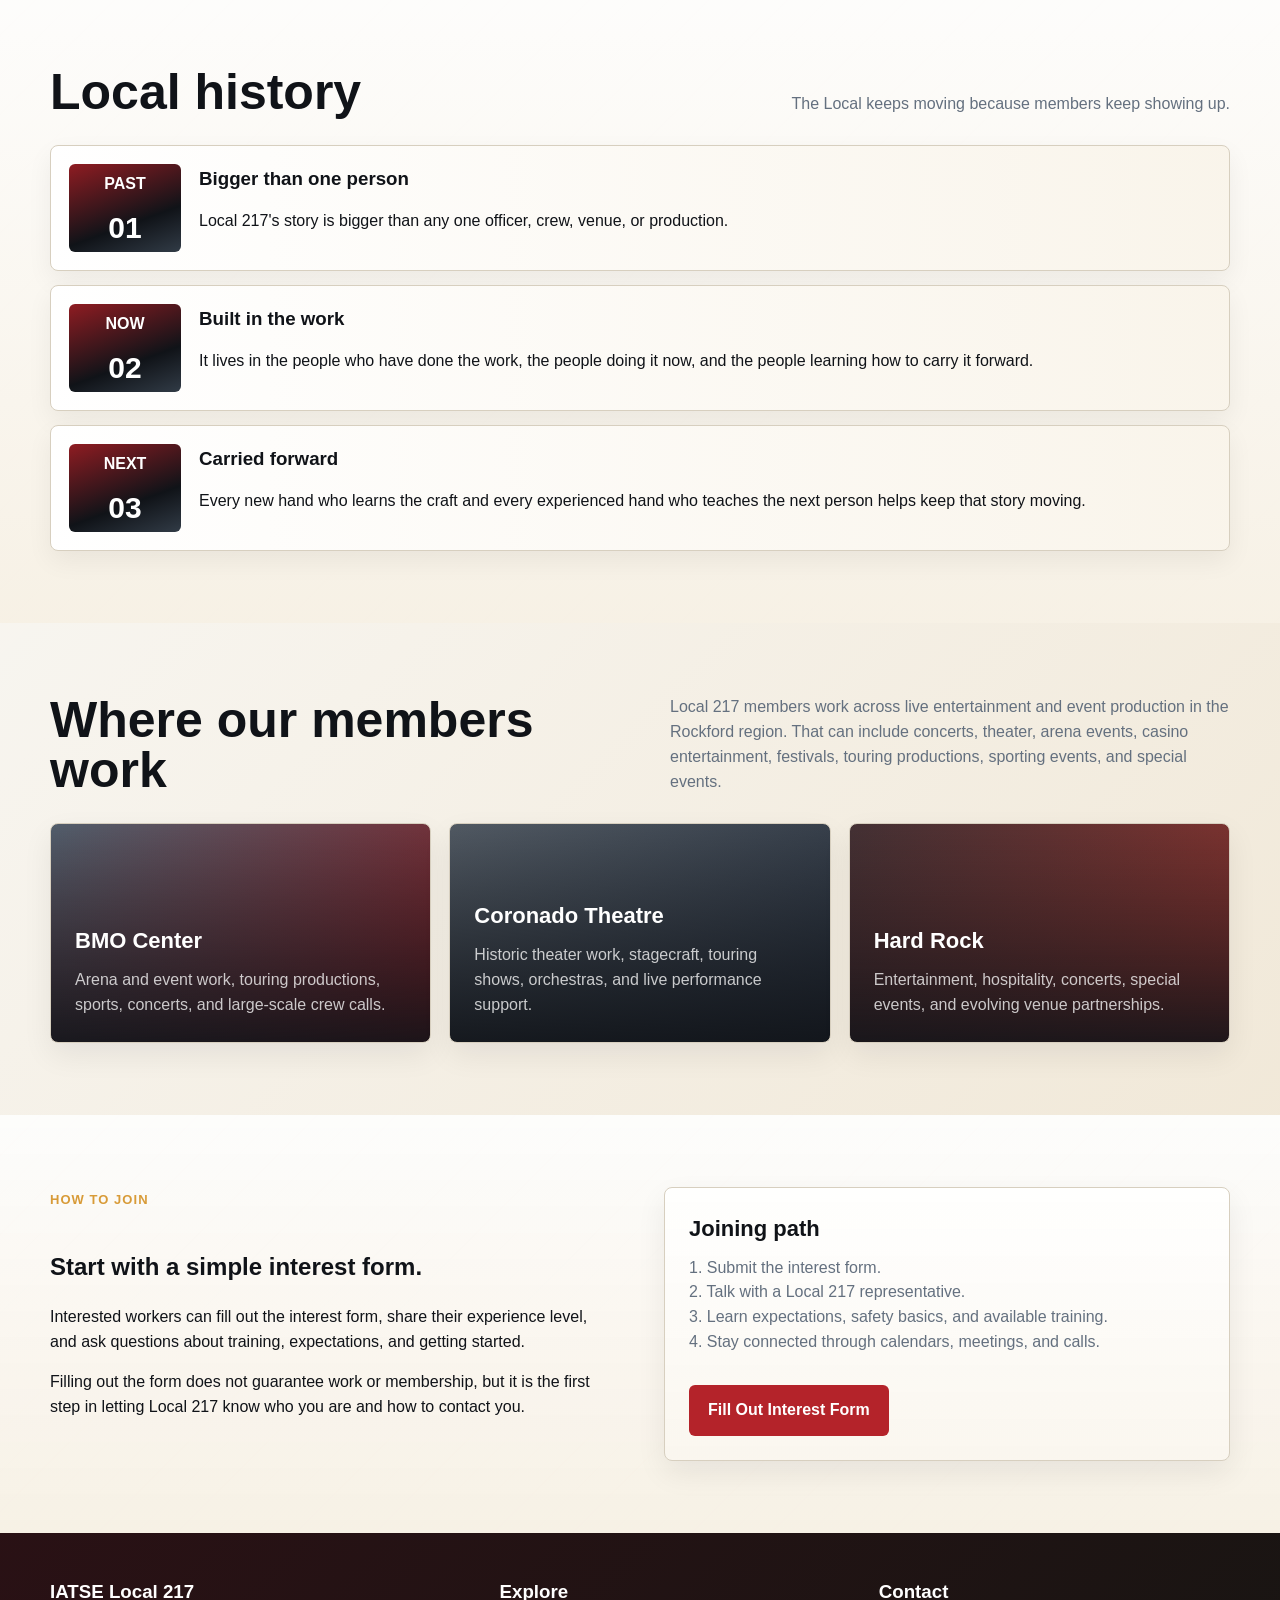
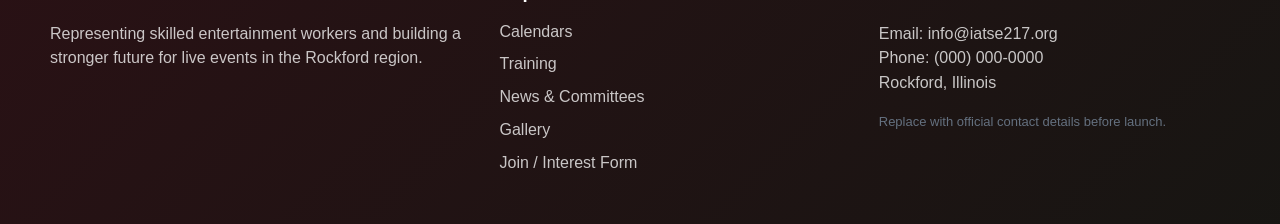
==== commit 5574658e: "Add files via upload" ====
--- a/about.html
+++ b/about.html
@@ -12,8 +12,8 @@
     <section class="page-hero">
       <div class="container">
         <p class="eyebrow">About Local 217</p>
-        <h1>A working local built by the people who show up.</h1>
-        <p>Local 217 is a proud stagehand local rooted in safe work, fair treatment, strong skills, and respect on the job.</p>
+        <h1>A working Local, built by the people doing the work.</h1>
+        <p>Local 217 is a stagehand union in the Rockford region. Our members work behind the scenes on live events, building the spaces and systems audiences usually never see.</p>
       </div>
     </section>
 
@@ -21,11 +21,11 @@
       <div class="container split">
         <div>
           <h2>Who we are</h2>
-          <p>Local 217 is a working local. Our strength comes from the people who show up, learn the craft, protect the standards, train the next person, and take care of the crew around them.</p>
-          <p>Whether someone has been doing this for thirty years or is walking into their first call, our goal is to build a local where workers know what is expected, know where to go for help, and have a real path to grow.</p>
+          <p>Stagehand work asks a lot from people. Calls can be early, late, long, physical, technical, and different from one production to the next. Good crews depend on people communicating, paying attention, working safely, and knowing when to ask a question.</p>
+          <p>That is the kind of Local we are trying to keep building. Experienced hands pass along what they know. Newer hands learn by listening, asking questions, training, and putting in the work.</p>
         </div>
         <div class="notice">
-          Local 217 mindset: train the bench, protect the work, respect the process, and build the future.
+          The Local is its members. People show up, learn the craft, protect the standards, and take care of the crew.
         </div>
       </div>
     </section>
@@ -33,7 +33,7 @@
     <section class="band">
       <div class="container section-head">
         <h2>Who runs the union</h2>
-        <p>Name, title, and a short description of each role. This section can be updated after elections or officer changes.</p>
+        <p>Local leadership helps handle the business of the Local, but the Local does not belong to a handful of people. It belongs to the membership.</p>
       </div>
       <div class="container grid" data-leadership></div>
     </section>
@@ -41,28 +41,28 @@
     <section class="band white">
       <div class="container section-head">
         <h2>Local history</h2>
-        <p>Local history should stay strong without making claims about exact dates or contracts until those details are confirmed.</p>
+        <p>The Local keeps moving because members keep showing up.</p>
       </div>
       <div class="container timeline">
         <article class="timeline-item">
           <div class="date-box">PAST<span>01</span></div>
           <div>
-            <h3>Built by generations of stagehands</h3>
-            <p>Local 217 has been built by generations of stagehands who worked the shows, taught the next crew, protected standards, and kept live entertainment moving in our area.</p>
+            <h3>Bigger than one person</h3>
+            <p>Local 217's story is bigger than any one officer, crew, venue, or production.</p>
           </div>
         </article>
         <article class="timeline-item">
           <div class="date-box">NOW<span>02</span></div>
           <div>
-            <h3>More than dates on paper</h3>
-            <p>Our story is the arenas, theaters, loading docks, forklifts, cables, road cases, long calls, short turnarounds, hard lessons, and members who made sure the next person had a better shot.</p>
+            <h3>Built in the work</h3>
+            <p>It lives in the people who have done the work, the people doing it now, and the people learning how to carry it forward.</p>
           </div>
         </article>
         <article class="timeline-item">
           <div class="date-box">NEXT<span>03</span></div>
           <div>
-            <h3>Still building</h3>
-            <p>Today, Local 217 is focused on training, solidarity, member involvement, and building a stronger future for live event workers in the Rockford region.</p>
+            <h3>Carried forward</h3>
+            <p>Every new hand who learns the craft and every experienced hand who teaches the next person helps keep that story moving.</p>
           </div>
         </article>
       </div>
@@ -70,8 +70,8 @@
 
     <section class="band">
       <div class="container section-head">
-        <h2>Venues we work in</h2>
-        <p>Every call is different, but the standard stays the same: show up ready, work safe, respect the crew, and get the show done right.</p>
+        <h2>Where our members work</h2>
+        <p>Local 217 members work across live entertainment and event production in the Rockford region. That can include concerts, theater, arena events, casino entertainment, festivals, touring productions, sporting events, and special events.</p>
       </div>
       <div class="container grid" data-venues></div>
     </section>
@@ -82,7 +82,7 @@
           <p class="eyebrow">How to join</p>
           <h2>Start with a simple interest form.</h2>
           <p>Interested workers can fill out the interest form, share their experience level, and ask questions about training, expectations, and getting started.</p>
-          <p>Filling out the form does not guarantee work or membership, but it is the first step in letting Local 217 know who you are and how to contact you when opportunities or training come up.</p>
+          <p>Filling out the form does not guarantee work or membership, but it is the first step in letting Local 217 know who you are and how to contact you.</p>
         </div>
         <div class="card">
           <h3>Joining path</h3>
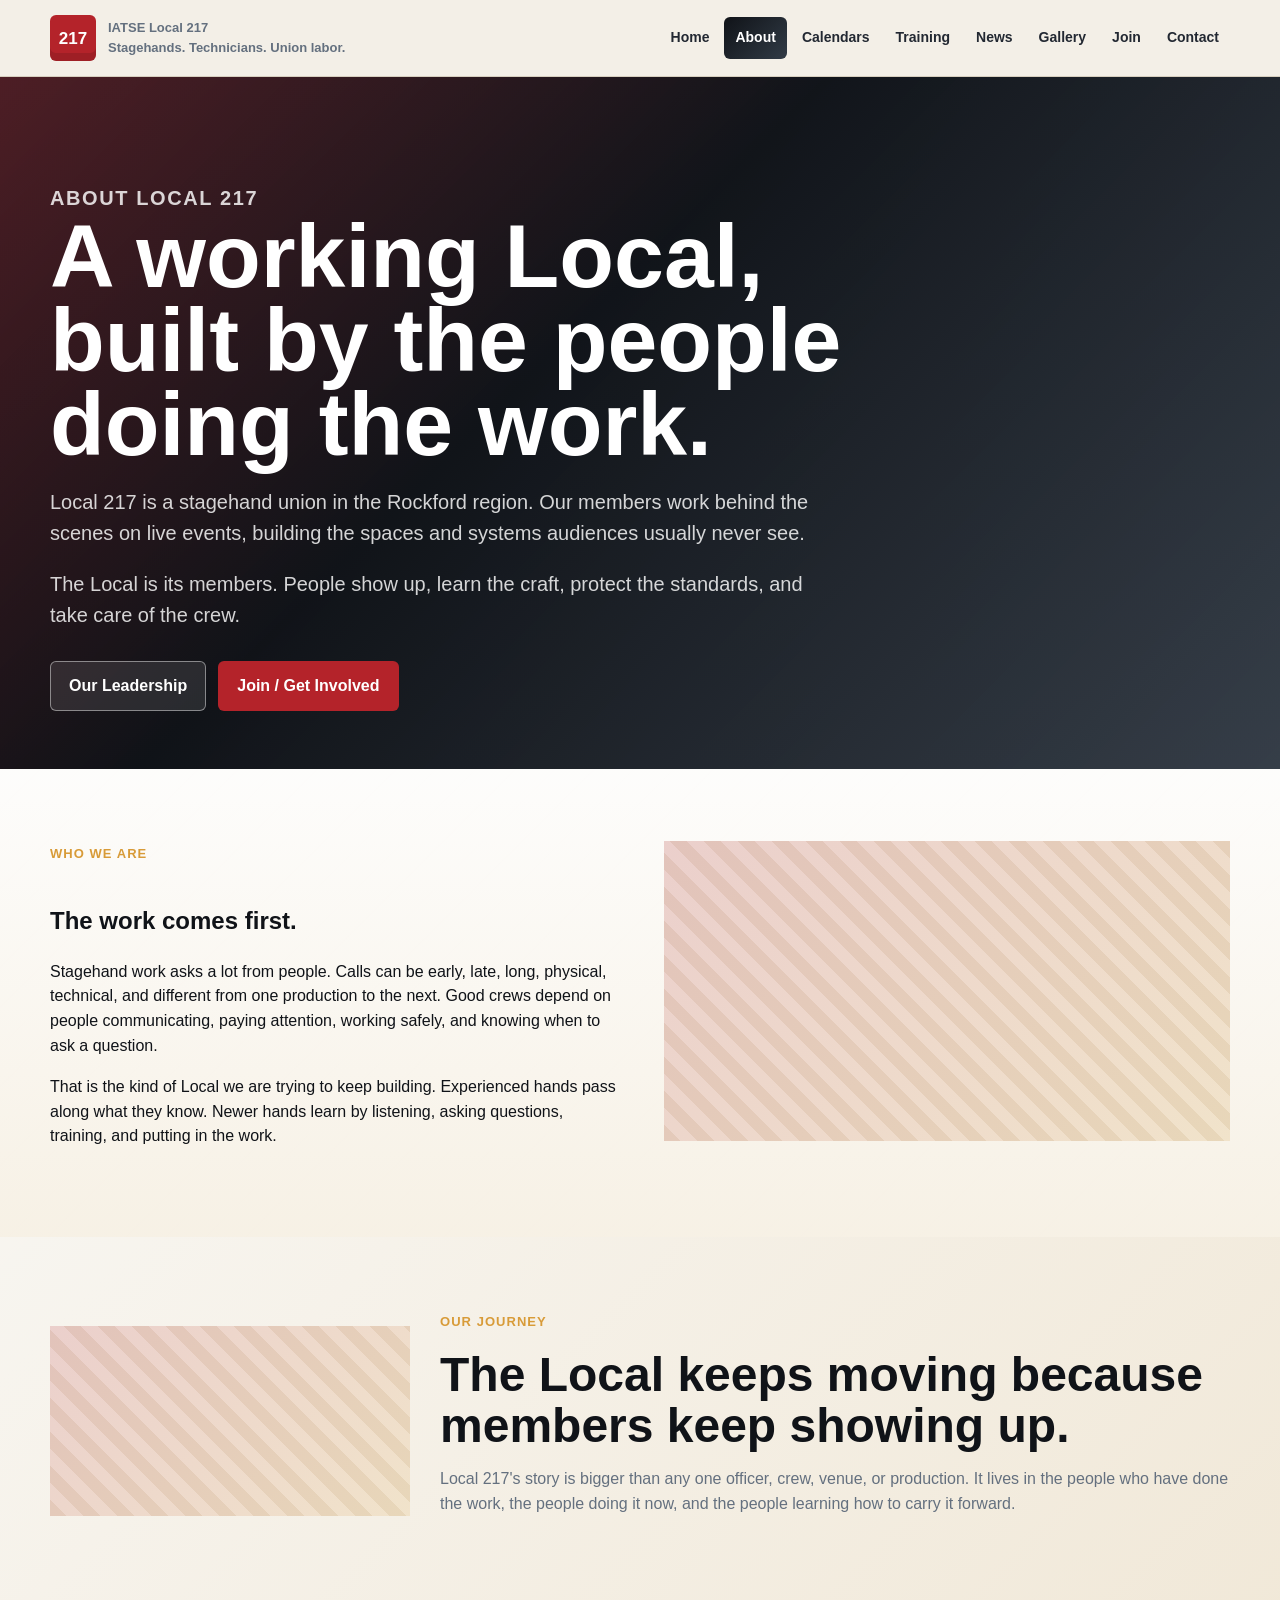
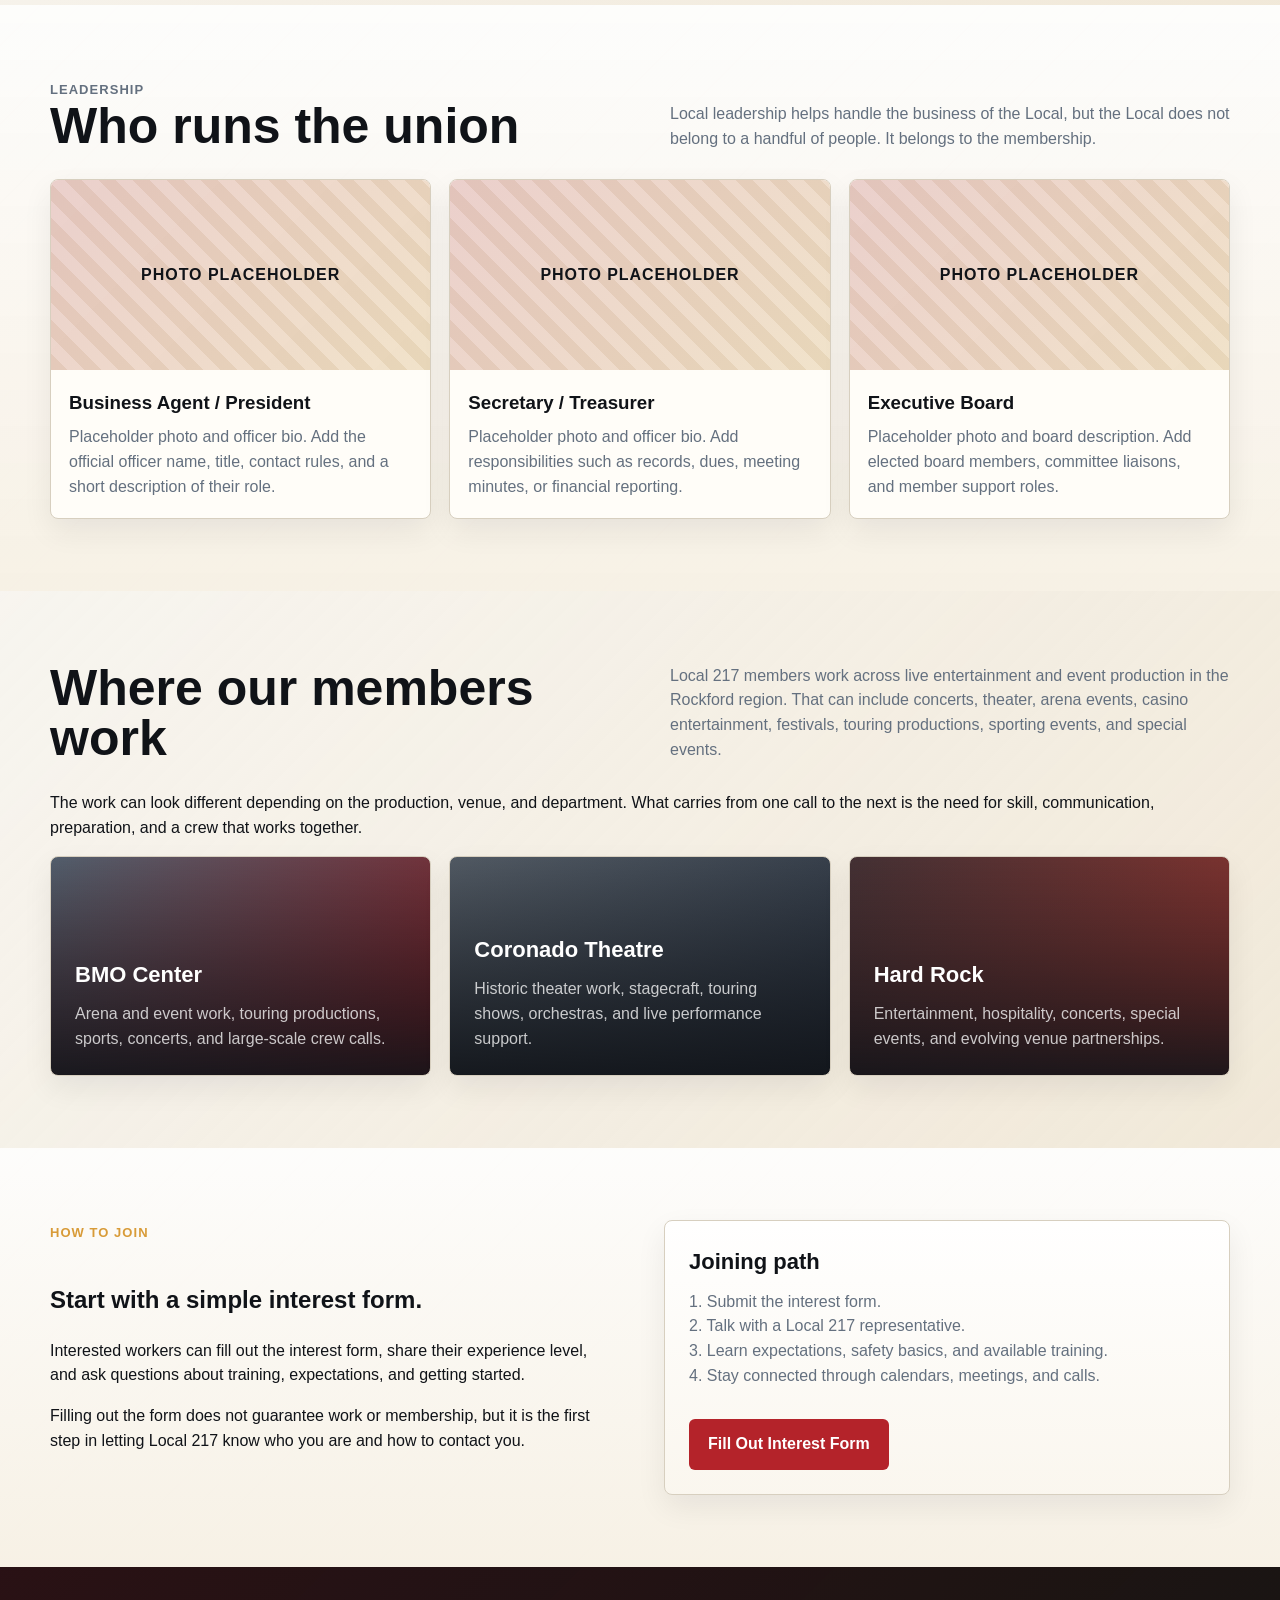
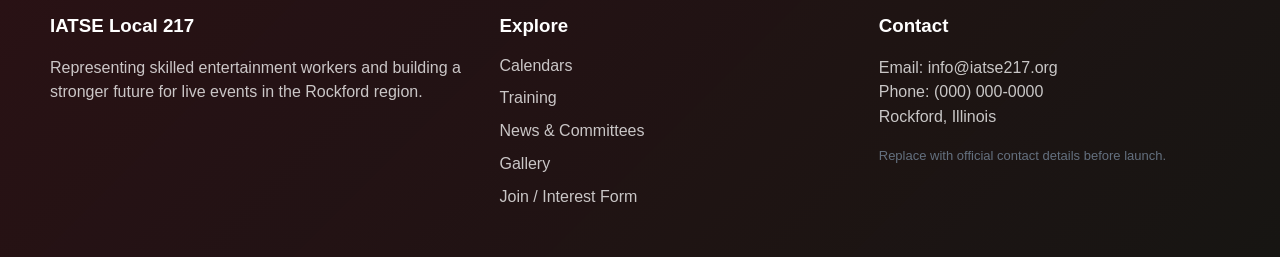
==== commit 3f3edb80: "Add files via upload" ====
--- a/about.html
+++ b/about.html
@@ -14,64 +14,56 @@
         <p class="eyebrow">About Local 217</p>
         <h1>A working Local, built by the people doing the work.</h1>
         <p>Local 217 is a stagehand union in the Rockford region. Our members work behind the scenes on live events, building the spaces and systems audiences usually never see.</p>
+        <p>The Local is its members. People show up, learn the craft, protect the standards, and take care of the crew.</p>
+        <div class="hero-actions">
+          <a class="button secondary" href="#leadership">Our Leadership</a>
+          <a class="button" href="join.html">Join / Get Involved</a>
+        </div>
       </div>
     </section>
 
     <section class="band white">
       <div class="container split">
         <div>
-          <h2>Who we are</h2>
+          <p class="eyebrow">Who We Are</p>
+          <h2>The work comes first.</h2>
           <p>Stagehand work asks a lot from people. Calls can be early, late, long, physical, technical, and different from one production to the next. Good crews depend on people communicating, paying attention, working safely, and knowing when to ask a question.</p>
           <p>That is the kind of Local we are trying to keep building. Experienced hands pass along what they know. Newer hands learn by listening, asking questions, training, and putting in the work.</p>
         </div>
-        <div class="notice">
-          The Local is its members. People show up, learn the craft, protect the standards, and take care of the crew.
+        <div class="placeholder-image tall" aria-hidden="true">
         </div>
       </div>
     </section>
 
     <section class="band">
+      <div class="container feature-card">
+        <div class="placeholder-image" aria-hidden="true"></div>
+        <div>
+          <p class="eyebrow">Our Journey</p>
+          <h2>The Local keeps moving because members keep showing up.</h2>
+          <p>Local 217's story is bigger than any one officer, crew, venue, or production. It lives in the people who have done the work, the people doing it now, and the people learning how to carry it forward.</p>
+        </div>
+      </div>
+    </section>
+
+    <section class="band white" id="leadership">
       <div class="container section-head">
-        <h2>Who runs the union</h2>
+        <div>
+          <p class="eyebrow">Leadership</p>
+          <h2>Who runs the union</h2>
+        </div>
         <p>Local leadership helps handle the business of the Local, but the Local does not belong to a handful of people. It belongs to the membership.</p>
       </div>
       <div class="container grid" data-leadership></div>
-    </section>
-
-    <section class="band white">
-      <div class="container section-head">
-        <h2>Local history</h2>
-        <p>The Local keeps moving because members keep showing up.</p>
-      </div>
-      <div class="container timeline">
-        <article class="timeline-item">
-          <div class="date-box">PAST<span>01</span></div>
-          <div>
-            <h3>Bigger than one person</h3>
-            <p>Local 217's story is bigger than any one officer, crew, venue, or production.</p>
-          </div>
-        </article>
-        <article class="timeline-item">
-          <div class="date-box">NOW<span>02</span></div>
-          <div>
-            <h3>Built in the work</h3>
-            <p>It lives in the people who have done the work, the people doing it now, and the people learning how to carry it forward.</p>
-          </div>
-        </article>
-        <article class="timeline-item">
-          <div class="date-box">NEXT<span>03</span></div>
-          <div>
-            <h3>Carried forward</h3>
-            <p>Every new hand who learns the craft and every experienced hand who teaches the next person helps keep that story moving.</p>
-          </div>
-        </article>
-      </div>
     </section>
 
     <section class="band">
       <div class="container section-head">
         <h2>Where our members work</h2>
         <p>Local 217 members work across live entertainment and event production in the Rockford region. That can include concerts, theater, arena events, casino entertainment, festivals, touring productions, sporting events, and special events.</p>
+      </div>
+      <div class="container copy-block">
+        <p>The work can look different depending on the production, venue, and department. What carries from one call to the next is the need for skill, communication, preparation, and a crew that works together.</p>
       </div>
       <div class="container grid" data-venues></div>
     </section>
@@ -95,6 +87,7 @@
     </section>
   </main>
   <footer class="site-footer" data-footer></footer>
+  <script src="leadership-section.js"></script>
   <script src="assets/site.js"></script>
 </body>
 </html>
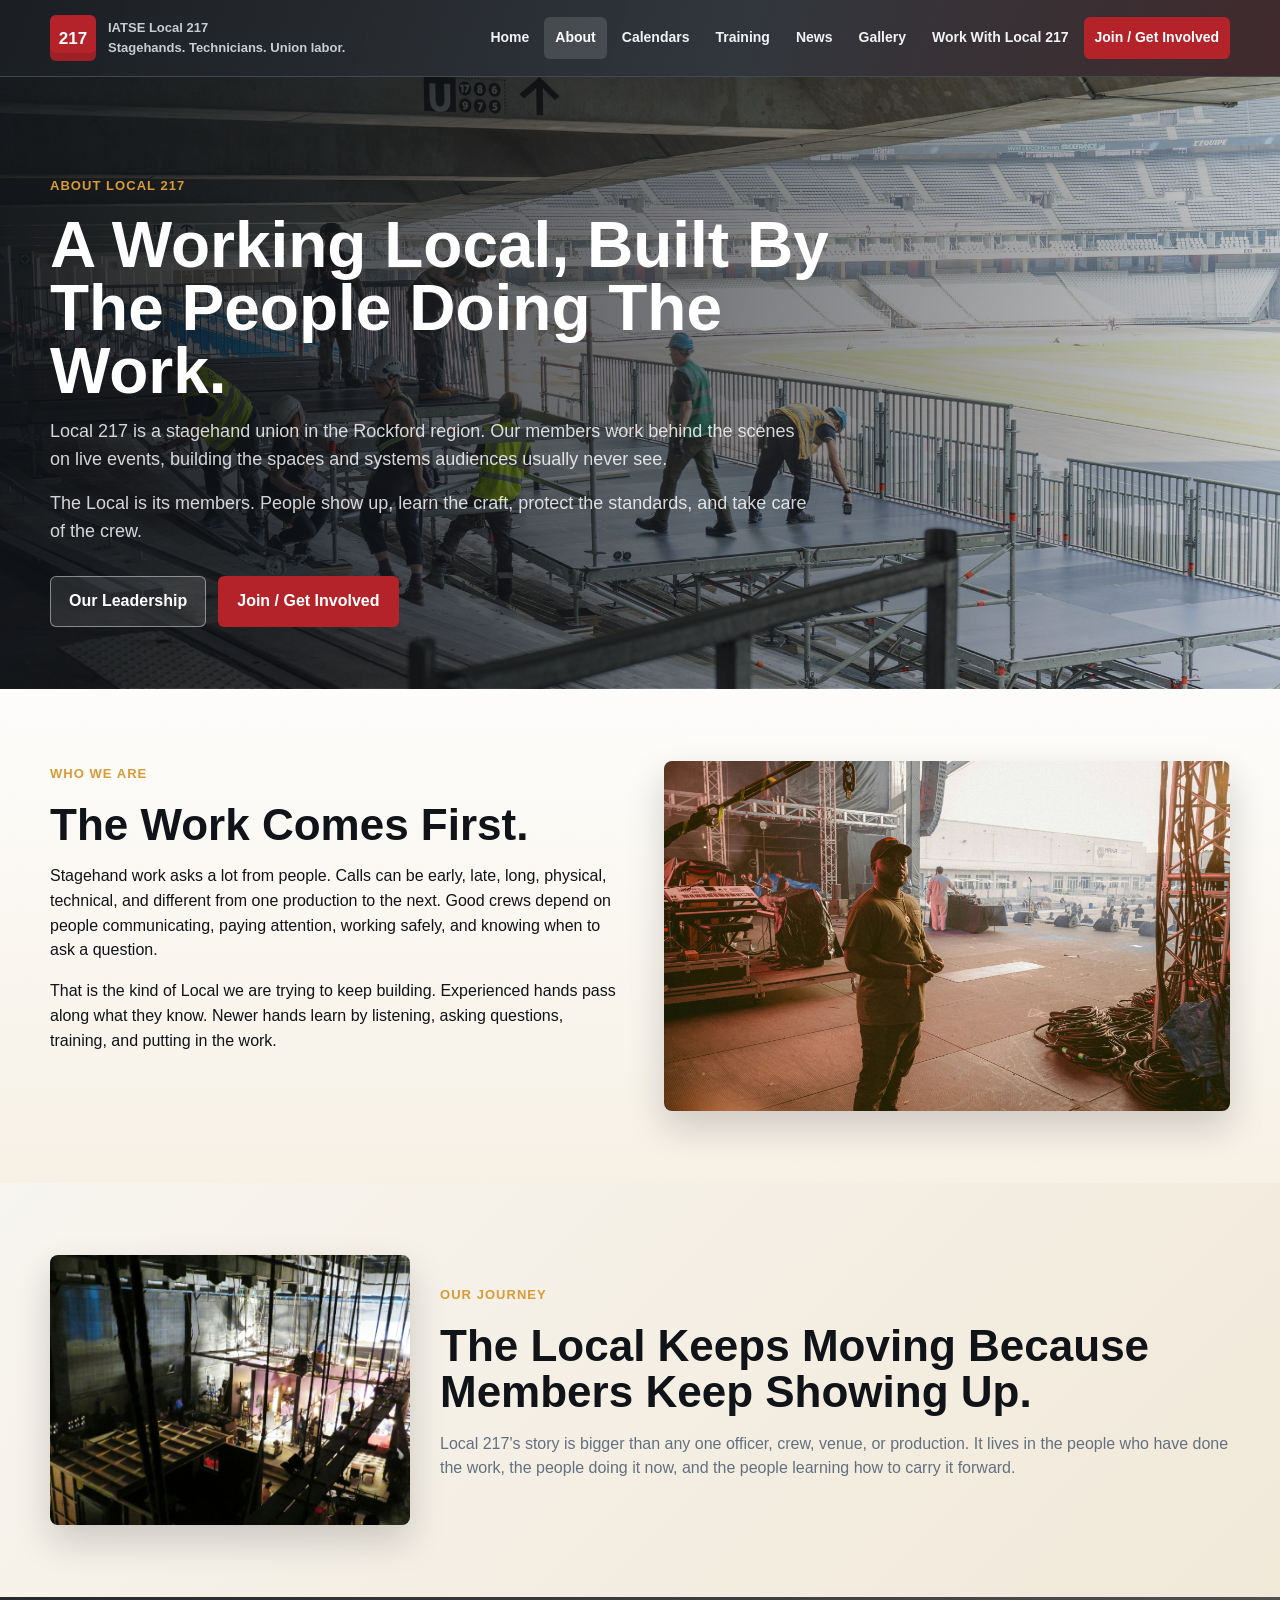
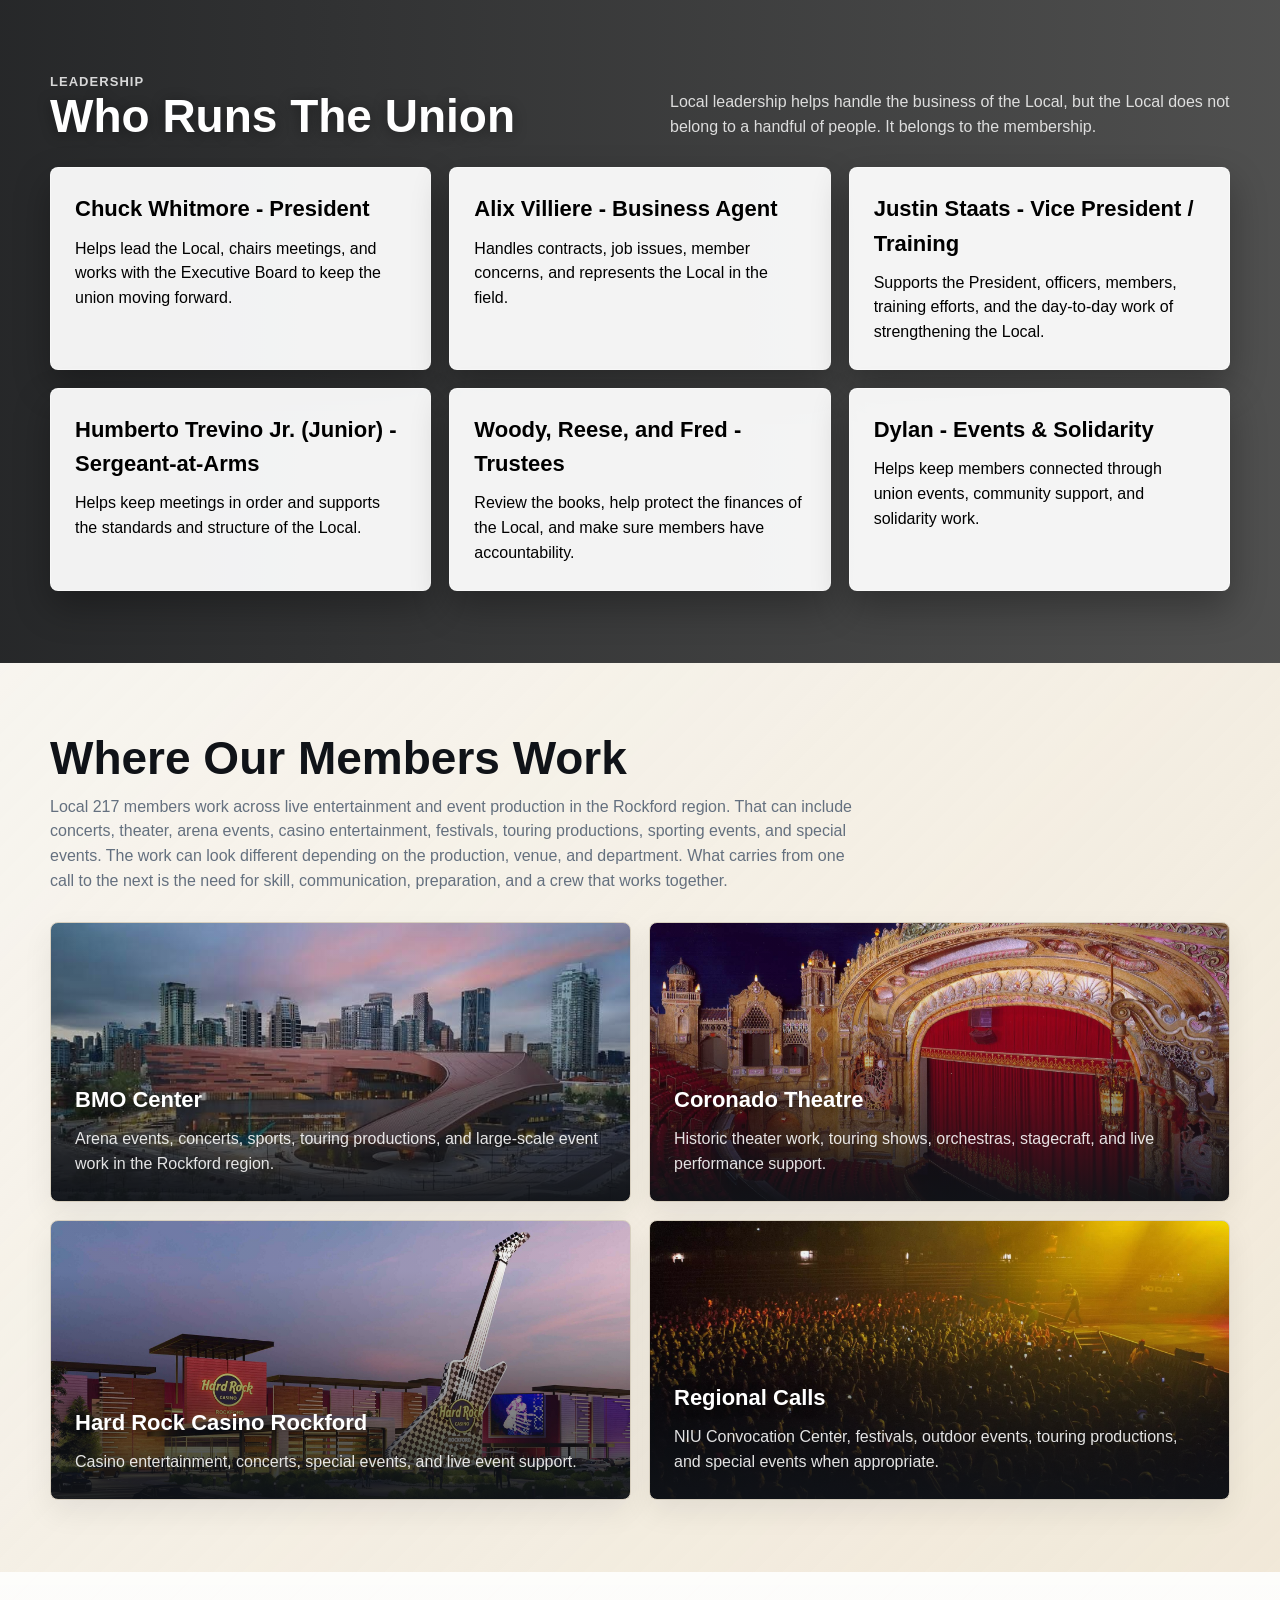
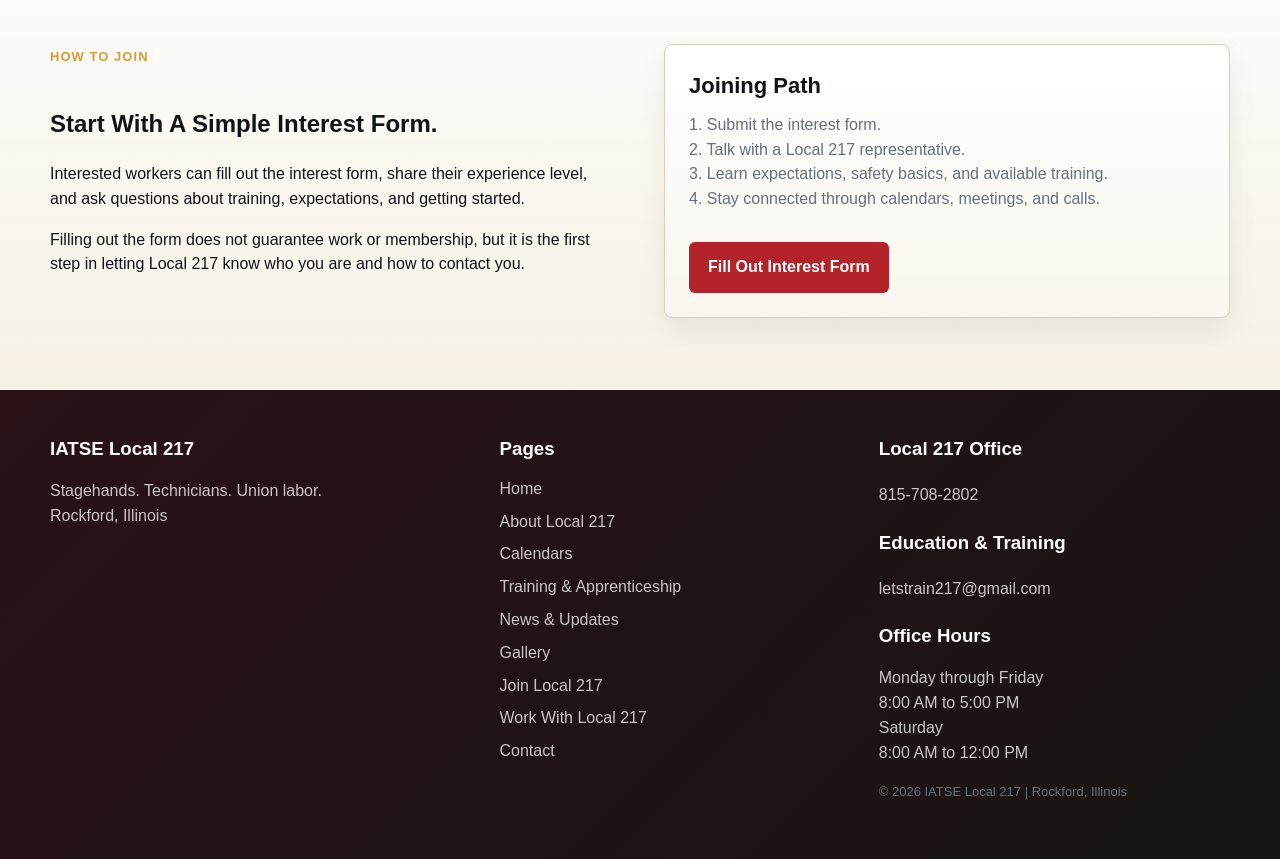
==== commit 31747605: "Add files via upload" ====
--- a/about.html
+++ b/about.html
@@ -9,10 +9,10 @@
 <body>
   <header class="site-header" data-header></header>
   <main>
-    <section class="page-hero">
+    <section class="page-hero" style="--page-hero-image: url('photos/stagebuild-team.jpg')">
       <div class="container">
         <p class="eyebrow">About Local 217</p>
-        <h1>A working Local, built by the people doing the work.</h1>
+        <h1>A Working Local, Built By The People Doing The Work.</h1>
         <p>Local 217 is a stagehand union in the Rockford region. Our members work behind the scenes on live events, building the spaces and systems audiences usually never see.</p>
         <p>The Local is its members. People show up, learn the craft, protect the standards, and take care of the crew.</p>
         <div class="hero-actions">
@@ -26,31 +26,30 @@
       <div class="container split">
         <div>
           <p class="eyebrow">Who We Are</p>
-          <h2>The work comes first.</h2>
+            <h2 class="about-intro-heading">The Work Comes First.</h2>
           <p>Stagehand work asks a lot from people. Calls can be early, late, long, physical, technical, and different from one production to the next. Good crews depend on people communicating, paying attention, working safely, and knowing when to ask a question.</p>
           <p>That is the kind of Local we are trying to keep building. Experienced hands pass along what they know. Newer hands learn by listening, asking questions, training, and putting in the work.</p>
         </div>
-        <div class="placeholder-image tall" aria-hidden="true">
-        </div>
+        <img class="feature-image about-intro-image" src="assets/photos/stagehand-backstage.jpg" alt="Stagehand standing backstage near production equipment and coiled cable">
       </div>
     </section>
 
     <section class="band">
       <div class="container feature-card">
-        <div class="placeholder-image" aria-hidden="true"></div>
+        <img class="feature-image" src="assets/photos/stage-scenery.jpg" alt="A theater stage seen through its fly system and scenery">
         <div>
           <p class="eyebrow">Our Journey</p>
-          <h2>The Local keeps moving because members keep showing up.</h2>
+        <h2>The Local Keeps Moving Because Members Keep Showing Up.</h2>
           <p>Local 217's story is bigger than any one officer, crew, venue, or production. It lives in the people who have done the work, the people doing it now, and the people learning how to carry it forward.</p>
         </div>
       </div>
     </section>
 
-    <section class="band white" id="leadership">
+    <section class="band leadership-band" id="leadership">
       <div class="container section-head">
         <div>
           <p class="eyebrow">Leadership</p>
-          <h2>Who runs the union</h2>
+          <h2>Who Runs The Union</h2>
         </div>
         <p>Local leadership helps handle the business of the Local, but the Local does not belong to a handful of people. It belongs to the membership.</p>
       </div>
@@ -58,26 +57,23 @@
     </section>
 
     <section class="band">
-      <div class="container section-head">
-        <h2>Where our members work</h2>
-        <p>Local 217 members work across live entertainment and event production in the Rockford region. That can include concerts, theater, arena events, casino entertainment, festivals, touring productions, sporting events, and special events.</p>
+      <div class="container section-head work-locations-head">
+        <h2>Where Our Members Work</h2>
+        <p>Local 217 members work across live entertainment and event production in the Rockford region. That can include concerts, theater, arena events, casino entertainment, festivals, touring productions, sporting events, and special events. The work can look different depending on the production, venue, and department. What carries from one call to the next is the need for skill, communication, preparation, and a crew that works together.</p>
       </div>
-      <div class="container copy-block">
-        <p>The work can look different depending on the production, venue, and department. What carries from one call to the next is the need for skill, communication, preparation, and a crew that works together.</p>
-      </div>
-      <div class="container grid" data-venues></div>
+      <div class="container grid two" data-venues></div>
     </section>
 
     <section class="band white">
       <div class="container split">
         <div>
           <p class="eyebrow">How to join</p>
-          <h2>Start with a simple interest form.</h2>
+        <h2>Start With A Simple Interest Form.</h2>
           <p>Interested workers can fill out the interest form, share their experience level, and ask questions about training, expectations, and getting started.</p>
           <p>Filling out the form does not guarantee work or membership, but it is the first step in letting Local 217 know who you are and how to contact you.</p>
         </div>
         <div class="card">
-          <h3>Joining path</h3>
+          <h3>Joining Path</h3>
           <p>1. Submit the interest form.<br>2. Talk with a Local 217 representative.<br>3. Learn expectations, safety basics, and available training.<br>4. Stay connected through calendars, meetings, and calls.</p>
           <div class="button-row">
             <a class="button" href="join.html">Fill Out Interest Form</a>
--- a/assets/styles.css
+++ b/assets/styles.css
@@ -50,8 +50,13 @@
   position: sticky;
   top: 0;
   z-index: 20;
-  background: rgba(243, 239, 230, 0.94);
-  border-bottom: 1px solid var(--line);
+  background: linear-gradient(
+    110deg,
+    rgba(22, 25, 29, 0.98) 0%,
+    rgba(43, 48, 54, 0.97) 58%,
+    rgba(58, 35, 38, 0.97) 100%
+  );
+  border-bottom: 1px solid #424950;
   backdrop-filter: blur(14px);
 }
 
@@ -69,6 +74,7 @@
   display: flex;
   align-items: center;
   gap: 12px;
+  color: var(--white);
   font-weight: 800;
   letter-spacing: 0;
 }
@@ -89,7 +95,7 @@
 .brand span:last-child {
   display: block;
   font-size: 13px;
-  color: var(--muted);
+  color: #c7cdd3;
   font-weight: 700;
 }
 
@@ -104,21 +110,34 @@
 .nav-links a {
   padding: 10px 11px;
   border-radius: 6px;
-  color: var(--ink-2);
+  color: #f1f3f4;
   font-size: 14px;
   font-weight: 700;
 }
 
 .nav-links a:hover,
 .nav-links a.active {
-  background: linear-gradient(135deg, var(--ink), var(--steel-dark));
-  color: var(--white);
+  background: rgba(255, 255, 255, 0.13);
+  color: var(--white);
+}
+
+.nav-links .nav-cta {
+  background: var(--red);
+  color: var(--white);
+}
+
+.nav-links .nav-cta.active {
+  background: var(--red);
+}
+
+.nav-links .nav-cta:hover {
+  background: var(--red-dark);
 }
 
 .menu-button {
   display: none;
-  border: 1px solid var(--line);
-  background: var(--white);
+  border: 1px solid #59616a;
+  background: linear-gradient(145deg, #30363d, #24282d);
   width: 44px;
   height: 44px;
   border-radius: 6px;
@@ -133,7 +152,7 @@
   left: 11px;
   right: 11px;
   height: 2px;
-  background: var(--ink);
+  background: var(--white);
 }
 
 .menu-button::before {
@@ -150,7 +169,7 @@
 
 .hero {
   position: relative;
-  min-height: 680px;
+  min-height: 440px;
   display: grid;
   align-items: end;
   overflow: hidden;
@@ -162,16 +181,16 @@
   content: "";
   position: absolute;
   inset: 0;
-  background-image: linear-gradient(90deg, rgba(16, 19, 24, 0.88), rgba(16, 19, 24, 0.5) 46%, rgba(16, 19, 24, 0.2)), url("local217-hero.png");
+  background-image: linear-gradient(90deg, rgba(16, 19, 24, 0.88), rgba(16, 19, 24, 0.56) 52%, rgba(16, 19, 24, 0.2)), url("photos/home-concert.jpg");
   background-size: cover;
-  background-position: center;
+  background-position: center 50%;
 }
 
 .hero-inner {
   position: relative;
   width: min(1180px, calc(100% - 32px));
   margin: 0 auto;
-  padding: 120px 0 88px;
+  padding: 96px 0 62px;
 }
 
 .eyebrow {
@@ -190,15 +209,20 @@
 .page-hero h1 {
   max-width: 820px;
   margin: 0;
-  font-size: clamp(44px, 7vw, 92px);
+  font-size: 64px;
   line-height: 0.94;
   letter-spacing: 0;
 }
 
-.hero p {
+.page-hero h1 {
+  font-size: 64px;
+  line-height: 0.98;
+}
+
+.hero p:not(.eyebrow) {
   max-width: 650px;
-  margin: 22px 0 0;
-  font-size: clamp(18px, 2.2vw, 24px);
+  margin: 16px 0 0;
+  font-size: 18px;
   color: rgba(255, 255, 255, 0.9);
 }
 
@@ -260,6 +284,35 @@
   color: var(--white);
 }
 
+.leadership-band {
+  background-image:
+    linear-gradient(90deg, rgba(10, 12, 15, 0.88), rgba(10, 12, 15, 0.7)),
+    url("photos/leadership-membership.jpg");
+  background-size: cover;
+  background-position: center;
+  color: var(--white);
+}
+
+.leadership-band .section-head h2 {
+  color: var(--white);
+  text-shadow: 0 2px 14px rgba(0, 0, 0, 0.38);
+}
+
+.leadership-band .section-head p {
+  color: rgba(255, 255, 255, 0.82);
+}
+
+.leadership-band .card {
+  border-color: rgba(255, 255, 255, 0.42);
+  background: rgba(255, 255, 255, 0.94);
+  box-shadow: 0 16px 36px rgba(0, 0, 0, 0.3);
+}
+
+.leadership-band .card h3,
+.leadership-band .card p {
+  color: #000;
+}
+
 .container {
   width: min(1180px, calc(100% - 32px));
   margin: 0 auto;
@@ -279,7 +332,7 @@
 }
 
 .section-head h2 {
-  font-size: clamp(30px, 4vw, 50px);
+  font-size: 46px;
   line-height: 1;
 }
 
@@ -287,6 +340,24 @@
   max-width: 560px;
   margin: 0;
   color: var(--muted);
+}
+
+.news-category-head {
+  display: block;
+}
+
+.news-category-head p {
+  max-width: none;
+  margin-top: 14px;
+}
+
+.work-locations-head {
+  display: block;
+}
+
+.work-locations-head p {
+  max-width: 820px;
+  margin-top: 14px;
 }
 
 .dark .section-head p {
@@ -323,9 +394,19 @@
   font-size: 22px;
 }
 
+.card h2 {
+  margin: 0 0 12px;
+  font-size: 28px;
+  line-height: 1.08;
+}
+
 .card p {
   margin: 0;
   color: var(--muted);
+}
+
+.card p + p {
+  margin-top: 12px;
 }
 
 .dark .card p {
@@ -370,8 +451,68 @@
 
 .feature-card h2 {
   margin: 0 0 14px;
-  font-size: clamp(30px, 4vw, 48px);
+  font-size: 44px;
   line-height: 1.05;
+}
+
+.about-intro-heading {
+  margin: 0 0 14px;
+  font-size: 44px;
+  line-height: 1.05;
+}
+
+.meeting-heading {
+  margin: 0 0 14px;
+  font-size: 44px;
+  line-height: 1.05;
+}
+
+.what-we-do-lead {
+  margin: 0 0 14px;
+  font-size: 28px;
+  line-height: 1.2;
+  font-weight: 800;
+}
+
+.join-heading {
+  margin: 0 0 14px;
+  font-size: 44px;
+  line-height: 1.05;
+}
+
+.feature-image {
+  width: 100%;
+  aspect-ratio: 4 / 3;
+  object-fit: cover;
+  border-radius: var(--radius);
+  box-shadow: 0 16px 36px rgba(16, 19, 24, 0.18);
+}
+
+.feature-image.tall {
+  min-height: 380px;
+  aspect-ratio: 4 / 5;
+}
+
+.about-intro-image {
+  height: clamp(280px, 28vw, 350px);
+  min-height: 0;
+  aspect-ratio: auto;
+  object-position: center;
+}
+
+.media-card {
+  padding: 0;
+  overflow: hidden;
+}
+
+.media-card > img {
+  width: 100%;
+  aspect-ratio: 16 / 9;
+  object-fit: cover;
+}
+
+.media-card-body {
+  padding: 24px;
 }
 
 .feature-card p:not(.eyebrow) {
@@ -401,6 +542,12 @@
 .photo-card p {
   margin: 0;
   color: var(--muted);
+}
+
+.photo-card > img {
+  width: 100%;
+  aspect-ratio: 16 / 10;
+  object-fit: cover;
 }
 
 .placeholder-image {
@@ -418,6 +565,14 @@
   letter-spacing: 0.06em;
 }
 
+.placeholder-image:empty::after {
+  content: "";
+  width: 74px;
+  height: 5px;
+  border-radius: 3px;
+  background: linear-gradient(90deg, var(--red), var(--gold), var(--steel));
+}
+
 .placeholder-image.tall {
   min-height: 300px;
 }
@@ -432,19 +587,58 @@
   grid-template-columns: minmax(220px, 38%) 1fr;
 }
 
+.gallery-list .photo-card > img {
+  min-height: 280px;
+  height: 100%;
+}
+
+.photo-strip {
+  display: grid;
+  grid-template-columns: repeat(3, minmax(0, 1fr));
+  gap: 16px;
+}
+
+.photo-strip img {
+  width: 100%;
+  aspect-ratio: 16 / 10;
+  object-fit: cover;
+  border-radius: var(--radius);
+  box-shadow: 0 12px 28px rgba(16, 19, 24, 0.13);
+}
+
+.section-photos {
+  margin-top: 34px;
+  margin-bottom: 42px;
+}
+
+.stock-note {
+  margin-bottom: 22px;
+  padding: 14px 16px;
+  border-left: 4px solid var(--gold);
+  background: rgba(255, 255, 255, 0.68);
+  color: var(--muted);
+  font-size: 14px;
+}
+
 .page-hero {
-  background:
-    linear-gradient(135deg, rgba(180, 35, 42, 0.35), rgba(16, 19, 24, 0.78) 42%, rgba(89, 102, 117, 0.52)),
+  min-height: 440px;
+  display: grid;
+  align-items: end;
+  background-image:
+    linear-gradient(90deg, rgba(16, 19, 24, 0.88), rgba(16, 19, 24, 0.58) 52%, rgba(16, 19, 24, 0.22)),
+    var(--page-hero-image),
     linear-gradient(180deg, #161b22, #0f1217);
-  color: var(--white);
-  padding: 86px 0 58px;
-}
-
-.page-hero p {
+  background-size: cover;
+  background-position: center;
+  color: var(--white);
+  padding: 96px 0 62px;
+}
+
+.page-hero p:not(.eyebrow) {
   max-width: 760px;
-  margin: 20px 0 0;
+  margin: 16px 0 0;
   color: rgba(255, 255, 255, 0.82);
-  font-size: 20px;
+  font-size: 18px;
 }
 
 .calendar-list,
@@ -452,6 +646,139 @@
 .timeline {
   display: grid;
   gap: 14px;
+}
+
+.memorial-section {
+  border-top: 1px solid var(--line);
+}
+
+.memorial-heading {
+  display: flex;
+  align-items: end;
+  justify-content: space-between;
+  gap: 28px;
+  margin-bottom: 28px;
+}
+
+.memorial-heading h2 {
+  margin: 0;
+}
+
+.memorial-heading p:not(.eyebrow) {
+  max-width: 700px;
+  margin: 12px 0 0;
+  color: var(--muted);
+}
+
+.memorial-controls {
+  display: flex;
+  flex: 0 0 auto;
+  gap: 10px;
+}
+
+.memorial-arrow {
+  width: 46px;
+  height: 46px;
+  display: grid;
+  place-items: center;
+  border: 1px solid var(--ink);
+  border-radius: 4px;
+  background: var(--ink);
+  color: var(--white);
+  font: inherit;
+  font-size: 24px;
+  font-weight: 900;
+  line-height: 1;
+  cursor: pointer;
+  transition: background 160ms ease, border-color 160ms ease, color 160ms ease;
+}
+
+.memorial-arrow:hover:not(:disabled),
+.memorial-arrow:focus-visible {
+  border-color: var(--red);
+  background: var(--red);
+}
+
+.memorial-arrow:disabled {
+  border-color: var(--line);
+  background: #d5d2cb;
+  color: #77736c;
+  cursor: not-allowed;
+}
+
+.memorial-viewport {
+  overflow: hidden;
+  outline: none;
+}
+
+.memorial-viewport:focus-visible {
+  outline: 3px solid rgba(180, 35, 42, 0.34);
+  outline-offset: 6px;
+}
+
+.memorial-track {
+  display: flex;
+  gap: 18px;
+  transition: transform 280ms ease;
+  will-change: transform;
+}
+
+.memorial-card {
+  position: relative;
+  flex: 0 0 calc((100% - 36px) / 3);
+  min-width: 0;
+  aspect-ratio: 4 / 5;
+  overflow: hidden;
+  border: 1px solid rgba(16, 19, 24, 0.16);
+  border-radius: var(--radius);
+  background: #444a50;
+  box-shadow: 0 14px 32px rgba(16, 19, 24, 0.14);
+}
+
+.memorial-photo {
+  position: absolute;
+  inset: 0;
+  background: #555b60;
+}
+
+.memorial-copy {
+  position: absolute;
+  right: 0;
+  bottom: 0;
+  left: 0;
+  padding: 84px 20px 20px;
+  background: linear-gradient(180deg, transparent, rgba(10, 12, 15, 0.94) 58%);
+  color: var(--white);
+}
+
+.memorial-copy h3 {
+  margin: 0;
+  color: var(--white);
+  font-size: 25px;
+}
+
+.memorial-copy p {
+  margin: 7px 0 0;
+  color: rgba(255, 255, 255, 0.8);
+}
+
+.memorial-copy .memorial-year {
+  color: var(--gold);
+  font-size: 14px;
+  font-weight: 900;
+  text-transform: uppercase;
+}
+
+.visually-hidden {
+  position: absolute !important;
+  width: 1px !important;
+  height: 1px !important;
+  padding: 0 !important;
+  margin: -1px !important;
+  overflow: hidden !important;
+  clip: rect(0, 0, 0, 0) !important;
+  white-space: nowrap !important;
+  border: 0 !important;
 }
 
 .event-item,
@@ -470,6 +797,26 @@
   box-shadow: 0 10px 26px rgba(16, 19, 24, 0.06);
 }
 
+.news-item {
+  grid-template-columns: minmax(190px, 260px) 1fr;
+  padding: 0;
+  overflow: hidden;
+}
+
+.news-thumb {
+  width: 100%;
+  min-height: 100%;
+  object-fit: cover;
+}
+
+.news-copy {
+  padding: 22px 22px 22px 0;
+}
+
+.news-copy .meta {
+  margin-top: 10px;
+}
+
 .news-item.clickable {
   color: inherit;
   transition: transform 160ms ease, box-shadow 160ms ease, border-color 160ms ease;
@@ -490,6 +837,11 @@
 
 .article-wrap {
   max-width: 880px;
+}
+
+.article-page {
+  min-height: 70vh;
+  padding-top: 80px;
 }
 
 .article-detail {
@@ -504,7 +856,7 @@
 
 .article-detail h1 {
   margin: 14px 0 16px;
-  font-size: clamp(34px, 5vw, 58px);
+  font-size: 54px;
   line-height: 1;
 }
 
@@ -524,7 +876,9 @@
 }
 
 .article-image {
-  min-height: 260px;
+  width: 100%;
+  aspect-ratio: 16 / 9;
+  object-fit: cover;
   margin: 24px 0;
   border-radius: var(--radius);
 }
@@ -538,6 +892,16 @@
 .article-body p {
   margin: 0;
   color: var(--ink-2);
+}
+
+.article-contact {
+  display: grid;
+  gap: 8px;
+  margin-top: 28px;
+}
+
+.article-contact p {
+  margin: 0;
 }
 
 .back-link {
@@ -617,6 +981,64 @@
   resize: vertical;
 }
 
+.contact-support-image {
+  margin: 0;
+  overflow: hidden;
+  border-radius: var(--radius);
+  box-shadow: 0 14px 32px rgba(16, 19, 24, 0.14);
+}
+
+.contact-support-image img {
+  width: 100%;
+  aspect-ratio: 16 / 10;
+  object-fit: cover;
+  object-position: center;
+}
+
+.checklist {
+  display: grid;
+  grid-template-columns: repeat(2, minmax(0, 1fr));
+  gap: 10px 16px;
+  margin: 0;
+  padding: 16px;
+  border: 1px solid var(--line);
+  border-radius: 6px;
+}
+
+.checklist legend {
+  padding: 0 6px;
+  font-weight: 800;
+}
+
+.checklist label {
+  display: flex;
+  align-items: center;
+  gap: 8px;
+  font-weight: 600;
+}
+
+.checklist input {
+  width: auto;
+  margin: 0;
+}
+
+.copy-block {
+  max-width: 760px;
+  margin-top: -10px;
+  margin-bottom: 28px;
+}
+
+.text-link {
+  color: var(--red);
+  font-weight: 800;
+  text-decoration: underline;
+  text-underline-offset: 3px;
+}
+
+.gallery-heading {
+  margin-top: 42px;
+}
+
 .notice {
   border-left: 4px solid var(--gold);
   background:
@@ -627,30 +1049,97 @@
 }
 
 .venue-card {
-  min-height: 220px;
+  min-height: 280px;
   display: flex;
   flex-direction: column;
   justify-content: flex-end;
   color: var(--white);
   background:
-    linear-gradient(180deg, rgba(16, 19, 24, 0.1), rgba(16, 19, 24, 0.9)),
+    linear-gradient(180deg, rgba(16, 19, 24, 0.06) 18%, rgba(16, 19, 24, 0.3) 52%, rgba(16, 19, 24, 0.94) 100%),
+    var(--card-image),
     linear-gradient(135deg, var(--steel), var(--red-dark));
-}
-
-.venue-card:nth-child(2) {
-  background:
-    linear-gradient(180deg, rgba(16, 19, 24, 0.1), rgba(16, 19, 24, 0.9)),
-    linear-gradient(135deg, #58616b, #2c3542);
-}
-
-.venue-card:nth-child(3) {
-  background:
-    linear-gradient(180deg, rgba(16, 19, 24, 0.1), rgba(16, 19, 24, 0.9)),
-    linear-gradient(135deg, #493437, #a7372f);
+  background-size: cover;
+  background-position: center;
+  overflow: hidden;
+}
+
+.venue-card h3 {
+  color: var(--white);
+  text-shadow: 0 2px 12px rgba(0, 0, 0, 0.5);
 }
 
 .venue-card p {
+  color: rgba(255, 255, 255, 0.88);
+}
+
+.video-band {
+  padding-top: 78px;
+  padding-bottom: 78px;
+}
+
+.video-intro {
+  display: grid;
+  grid-template-columns: 1fr minmax(280px, 520px);
+  gap: 36px;
+  align-items: end;
+  margin-bottom: 30px;
+}
+
+.video-intro h2 {
+  margin: 0;
+  font-size: 46px;
+  line-height: 1;
+}
+
+.video-intro > p {
+  margin: 0;
   color: rgba(255, 255, 255, 0.76);
+}
+
+.video-poster {
+  position: relative;
+  aspect-ratio: 16 / 9;
+  display: grid;
+  place-items: center;
+  overflow: hidden;
+  border: 1px solid rgba(255, 255, 255, 0.2);
+  border-radius: var(--radius);
+  background-image:
+    linear-gradient(180deg, rgba(16, 19, 24, 0.18), rgba(16, 19, 24, 0.76)),
+    url("photos/concert-stage.jpg");
+  background-size: cover;
+  background-position: center;
+  box-shadow: 0 24px 58px rgba(0, 0, 0, 0.34);
+}
+
+.video-poster-content {
+  display: grid;
+  justify-items: center;
+  gap: 14px;
+  text-align: center;
+  color: var(--white);
+}
+
+.video-poster-content strong {
+  font-size: 20px;
+}
+
+.play-mark {
+  width: 70px;
+  height: 70px;
+  display: grid;
+  place-items: center;
+  border: 2px solid rgba(255, 255, 255, 0.76);
+  border-radius: 50%;
+  background: rgba(16, 19, 24, 0.6);
+}
+
+.play-mark::after {
+  content: "";
+  margin-left: 5px;
+  border-top: 12px solid transparent;
+  border-bottom: 12px solid transparent;
+  border-left: 19px solid var(--white);
 }
 
 .site-footer {
@@ -696,8 +1185,8 @@
     flex-direction: column;
     align-items: stretch;
     padding: 10px;
-    background: var(--white);
-    border: 1px solid var(--line);
+    background: linear-gradient(155deg, #1b1e22, #2b3036 72%, #39272a);
+    border: 1px solid #424950;
     border-radius: var(--radius);
     box-shadow: var(--shadow);
   }
@@ -710,8 +1199,9 @@
     padding: 13px 12px;
   }
 
-  .hero {
-    min-height: 620px;
+  .hero,
+  .page-hero {
+    min-height: 440px;
   }
 
   .section-head,
@@ -729,7 +1219,9 @@
   .stat-row,
   .footer-grid,
   .feature-card,
-  .gallery-list .photo-card {
+  .gallery-list .photo-card,
+  .photo-strip,
+  .video-intro {
     grid-template-columns: 1fr;
   }
 
@@ -739,8 +1231,43 @@
     grid-template-columns: 1fr;
   }
 
+  .news-copy {
+    padding: 0 20px 22px;
+  }
+
+  .news-thumb {
+    min-height: 0;
+    aspect-ratio: 16 / 9;
+  }
+
+  .hero h1,
+  .page-hero h1,
+  .article-detail h1 {
+    font-size: 48px;
+  }
+
+  .section-head h2,
+  .feature-card h2,
+  .about-intro-heading,
+  .meeting-heading,
+  .video-intro h2 {
+    font-size: 40px;
+  }
+
+  .checklist {
+    grid-template-columns: 1fr;
+  }
+
   .date-box {
     width: 112px;
+  }
+
+  .memorial-heading {
+    align-items: center;
+  }
+
+  .memorial-card {
+    flex-basis: calc((100% - 18px) / 2);
   }
 }
 
@@ -756,4 +1283,44 @@
   .brand strong {
     font-size: 15px;
   }
-}
+
+  .hero h1,
+  .page-hero h1,
+  .article-detail h1 {
+    font-size: 40px;
+  }
+
+  .section-head h2,
+  .feature-card h2,
+  .about-intro-heading,
+  .meeting-heading,
+  .video-intro h2 {
+    font-size: 34px;
+  }
+
+  .what-we-do-lead {
+    font-size: 24px;
+  }
+
+  .join-heading {
+    font-size: 36px;
+  }
+
+  .memorial-heading {
+    display: block;
+  }
+
+  .memorial-controls {
+    margin-top: 20px;
+  }
+
+  .memorial-card {
+    flex-basis: 100%;
+  }
+}
+
+@media (prefers-reduced-motion: reduce) {
+  .memorial-track {
+    transition: none;
+  }
+}
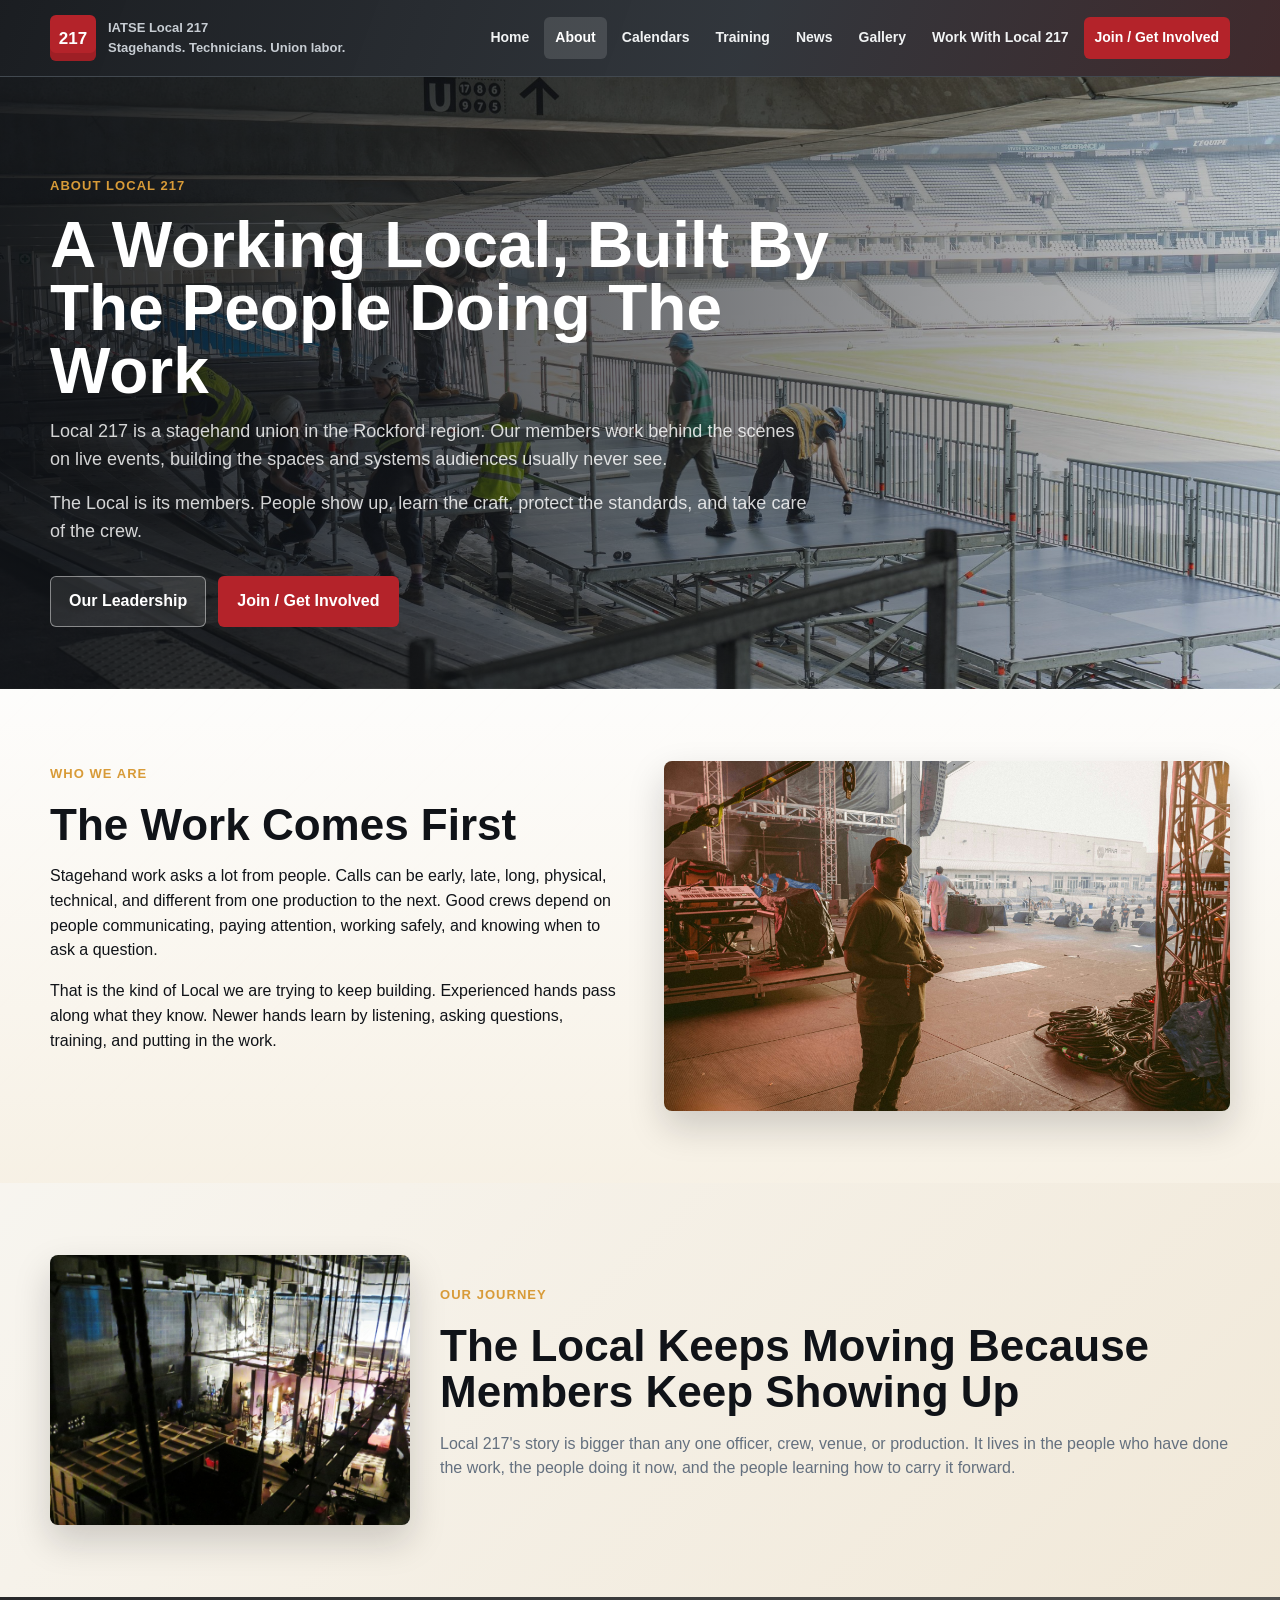
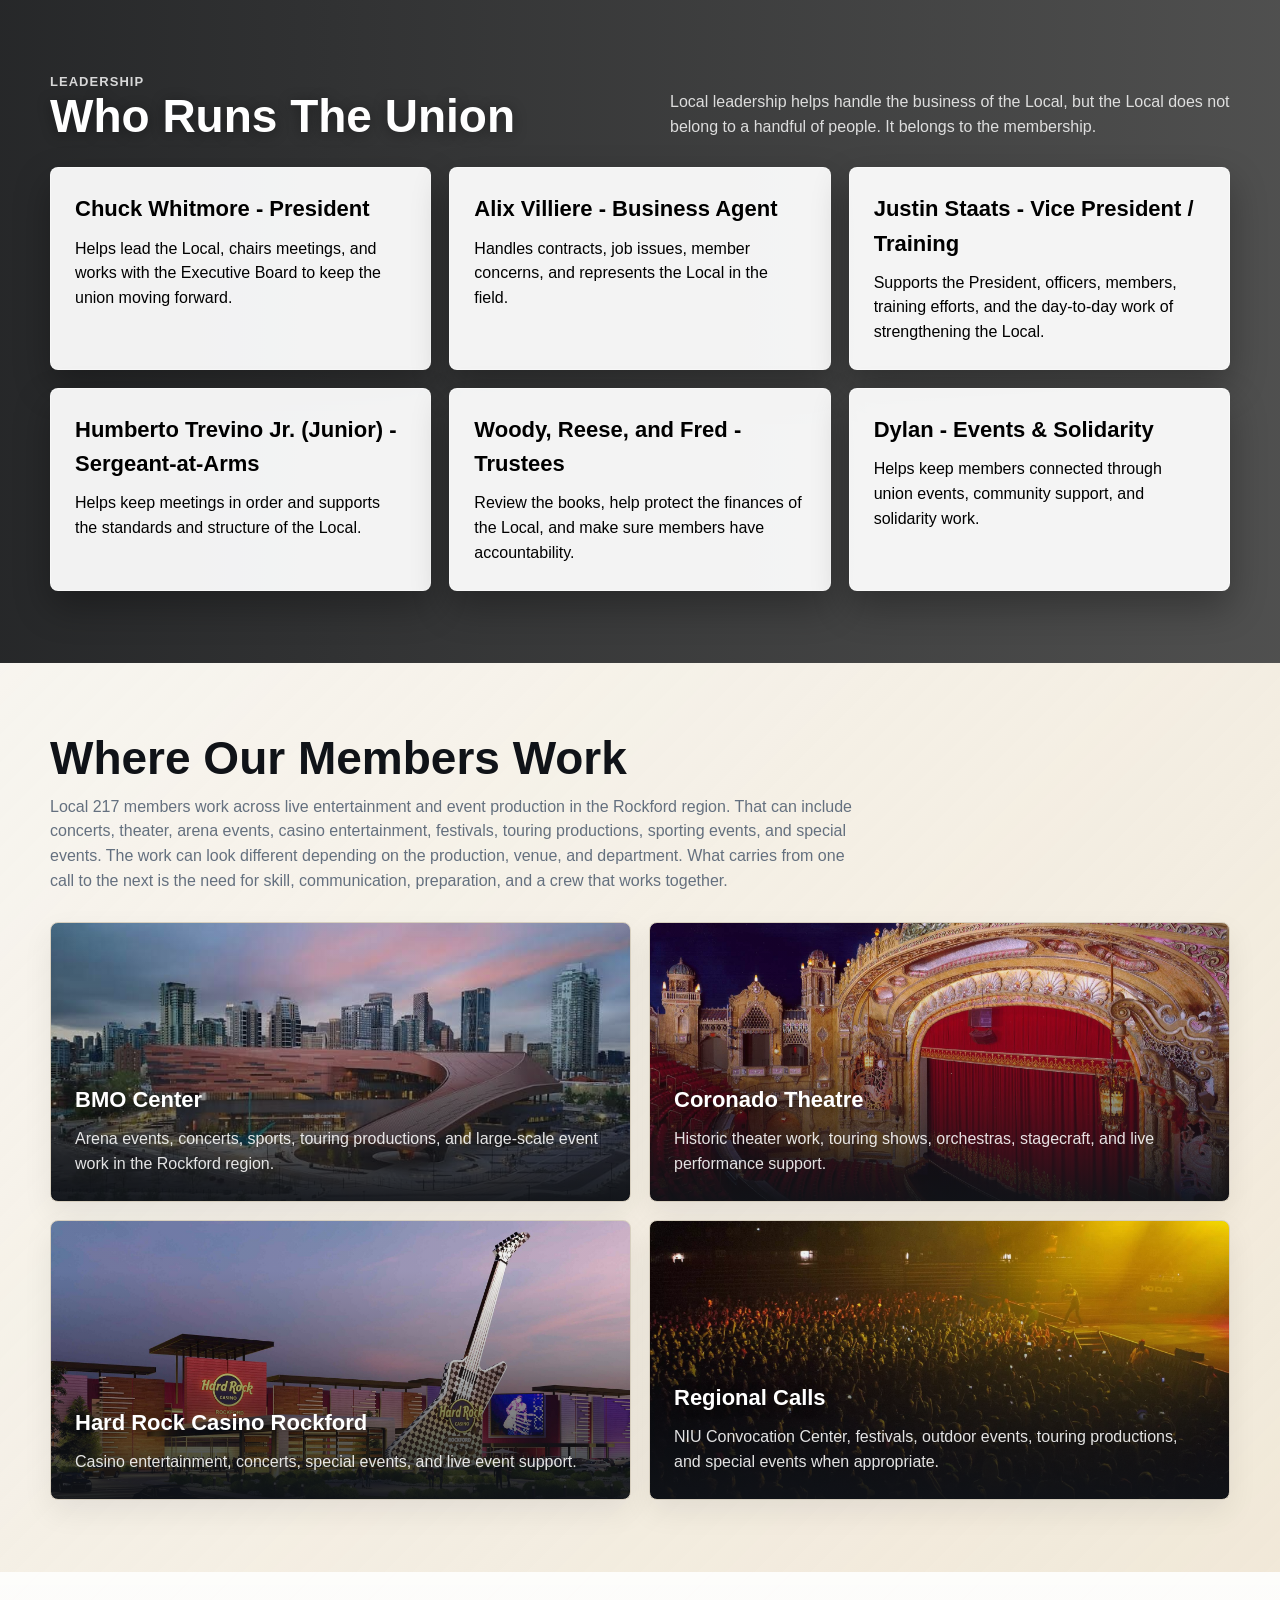
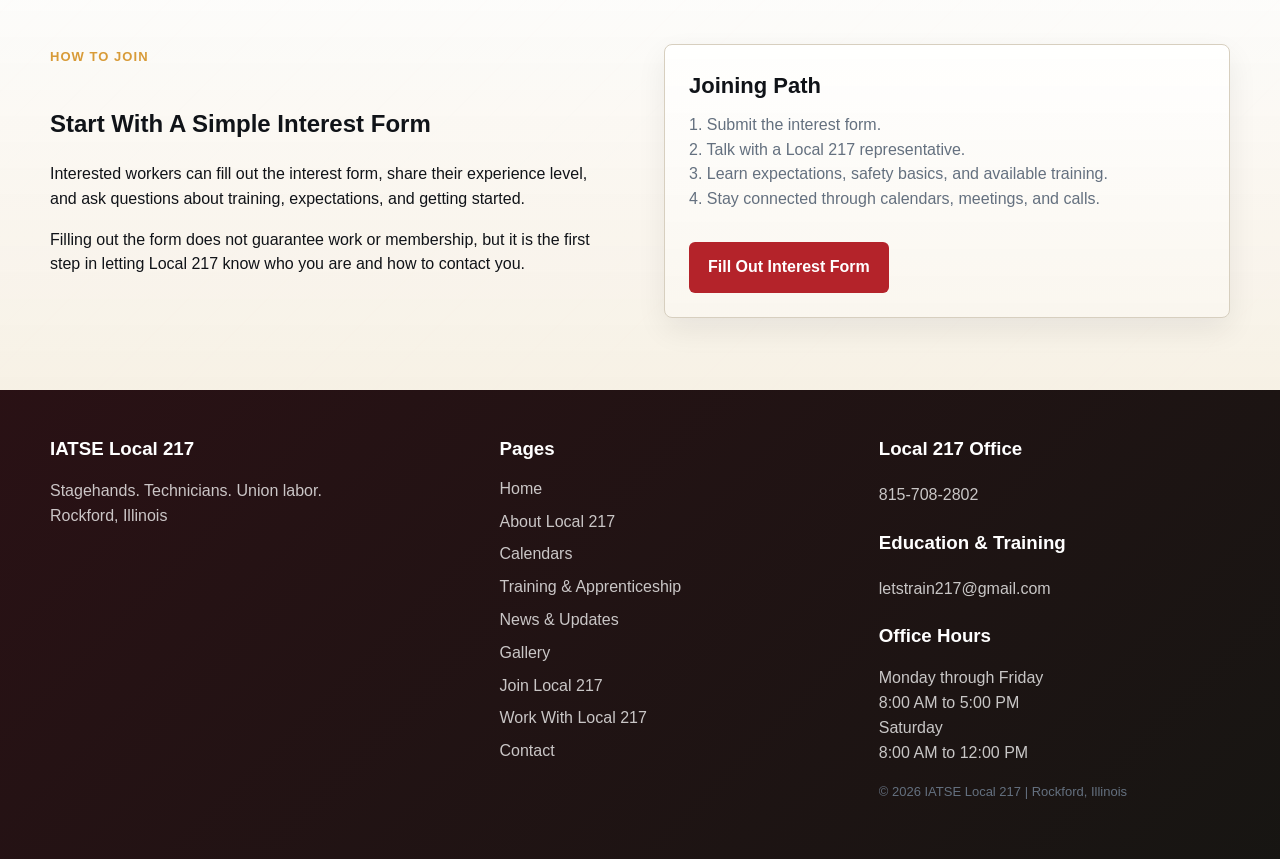
==== commit 64988a63: "Add files via upload" ====
--- a/about.html
+++ b/about.html
@@ -12,7 +12,7 @@
     <section class="page-hero" style="--page-hero-image: url('photos/stagebuild-team.jpg')">
       <div class="container">
         <p class="eyebrow">About Local 217</p>
-        <h1>A Working Local, Built By The People Doing The Work.</h1>
+        <h1>A Working Local, Built By The People Doing The Work</h1>
         <p>Local 217 is a stagehand union in the Rockford region. Our members work behind the scenes on live events, building the spaces and systems audiences usually never see.</p>
         <p>The Local is its members. People show up, learn the craft, protect the standards, and take care of the crew.</p>
         <div class="hero-actions">
@@ -26,7 +26,7 @@
       <div class="container split">
         <div>
           <p class="eyebrow">Who We Are</p>
-            <h2 class="about-intro-heading">The Work Comes First.</h2>
+            <h2 class="about-intro-heading">The Work Comes First</h2>
           <p>Stagehand work asks a lot from people. Calls can be early, late, long, physical, technical, and different from one production to the next. Good crews depend on people communicating, paying attention, working safely, and knowing when to ask a question.</p>
           <p>That is the kind of Local we are trying to keep building. Experienced hands pass along what they know. Newer hands learn by listening, asking questions, training, and putting in the work.</p>
         </div>
@@ -39,7 +39,7 @@
         <img class="feature-image" src="assets/photos/stage-scenery.jpg" alt="A theater stage seen through its fly system and scenery">
         <div>
           <p class="eyebrow">Our Journey</p>
-        <h2>The Local Keeps Moving Because Members Keep Showing Up.</h2>
+        <h2>The Local Keeps Moving Because Members Keep Showing Up</h2>
           <p>Local 217's story is bigger than any one officer, crew, venue, or production. It lives in the people who have done the work, the people doing it now, and the people learning how to carry it forward.</p>
         </div>
       </div>
@@ -68,7 +68,7 @@
       <div class="container split">
         <div>
           <p class="eyebrow">How to join</p>
-        <h2>Start With A Simple Interest Form.</h2>
+        <h2>Start With A Simple Interest Form</h2>
           <p>Interested workers can fill out the interest form, share their experience level, and ask questions about training, expectations, and getting started.</p>
           <p>Filling out the form does not guarantee work or membership, but it is the first step in letting Local 217 know who you are and how to contact you.</p>
         </div>
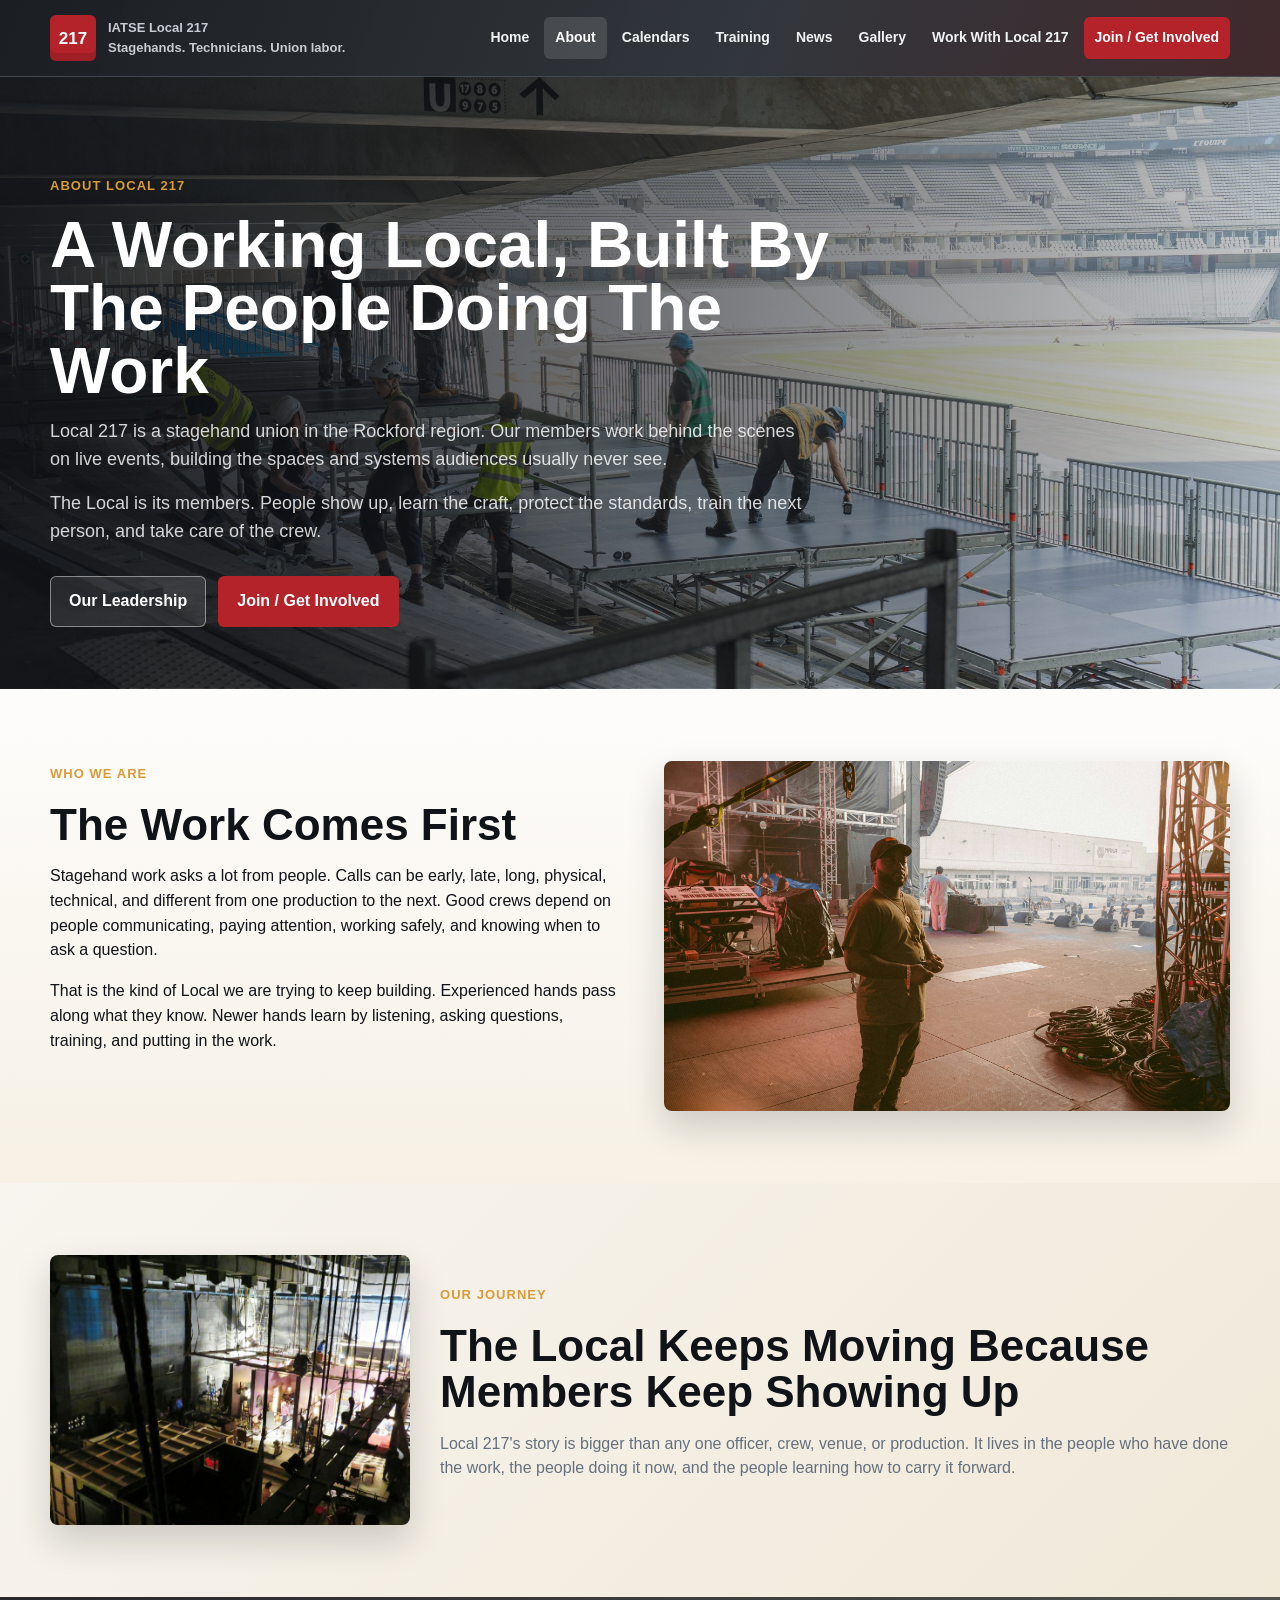
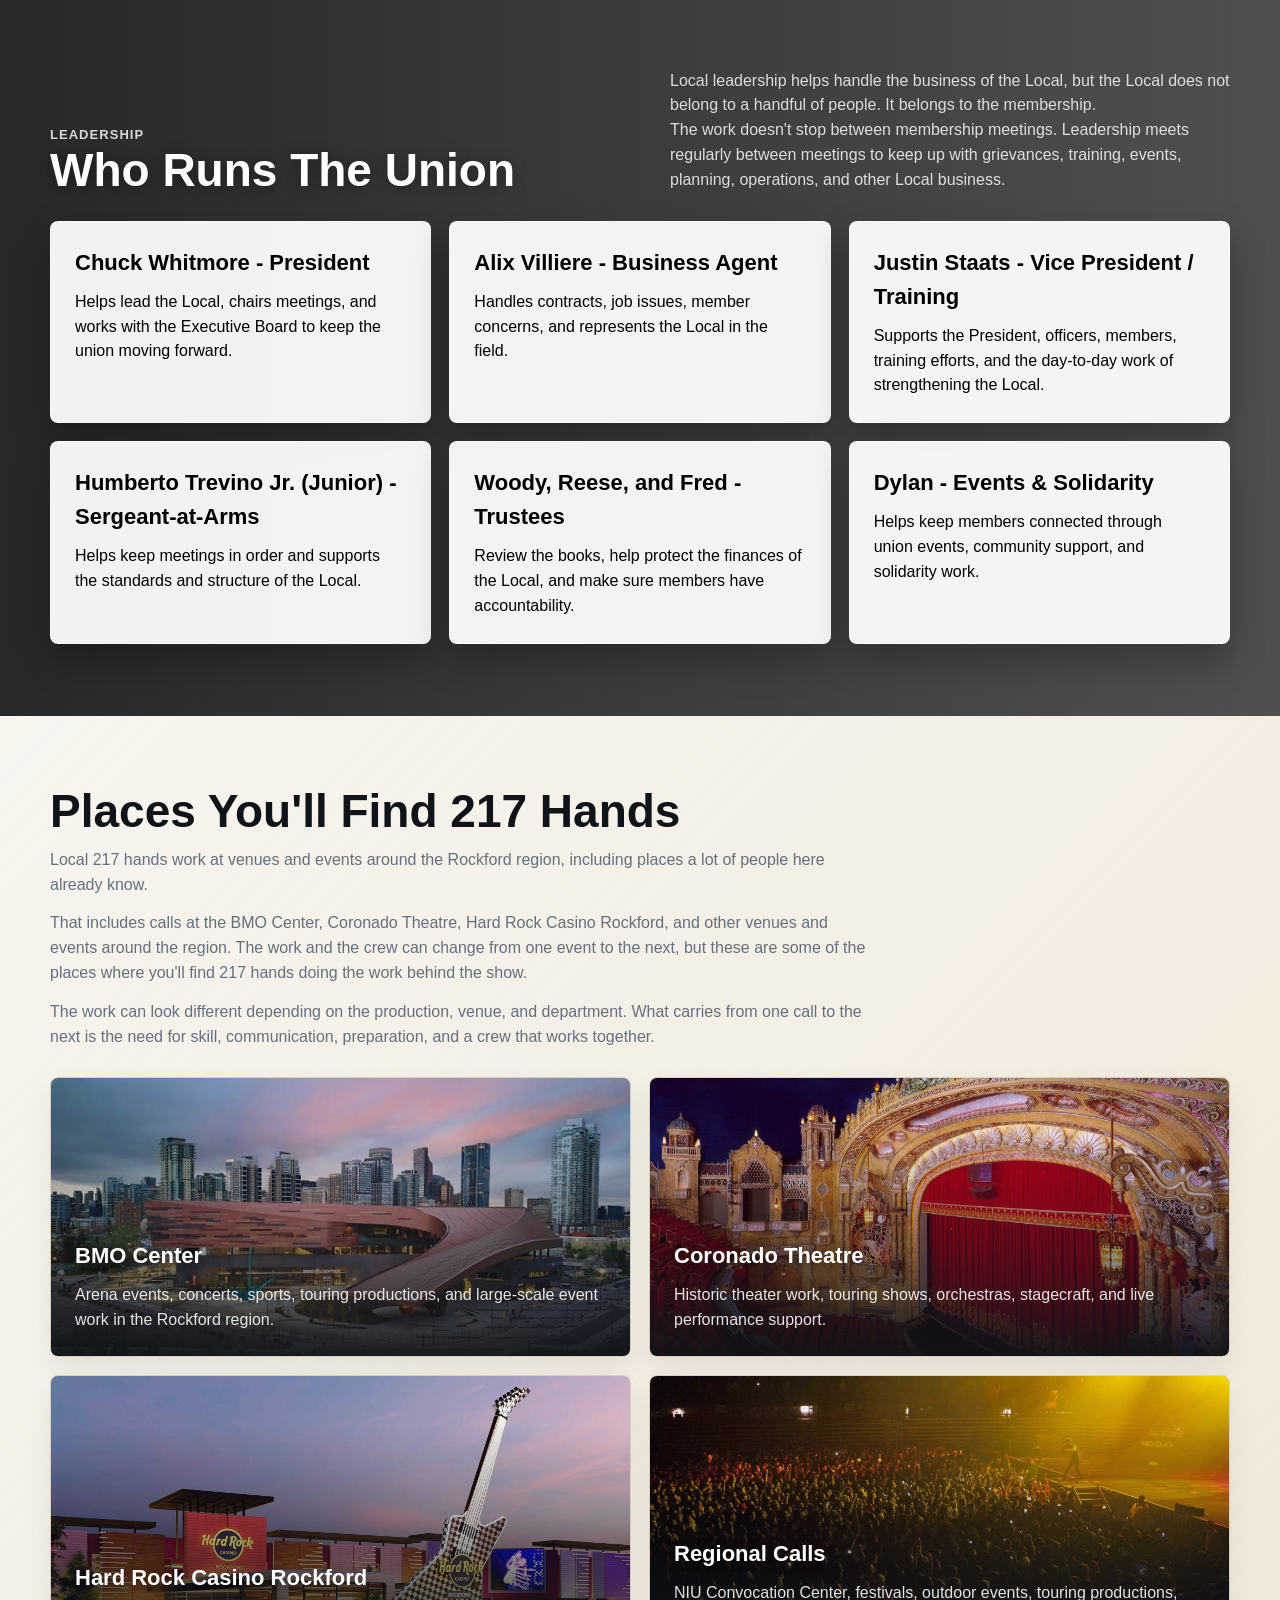
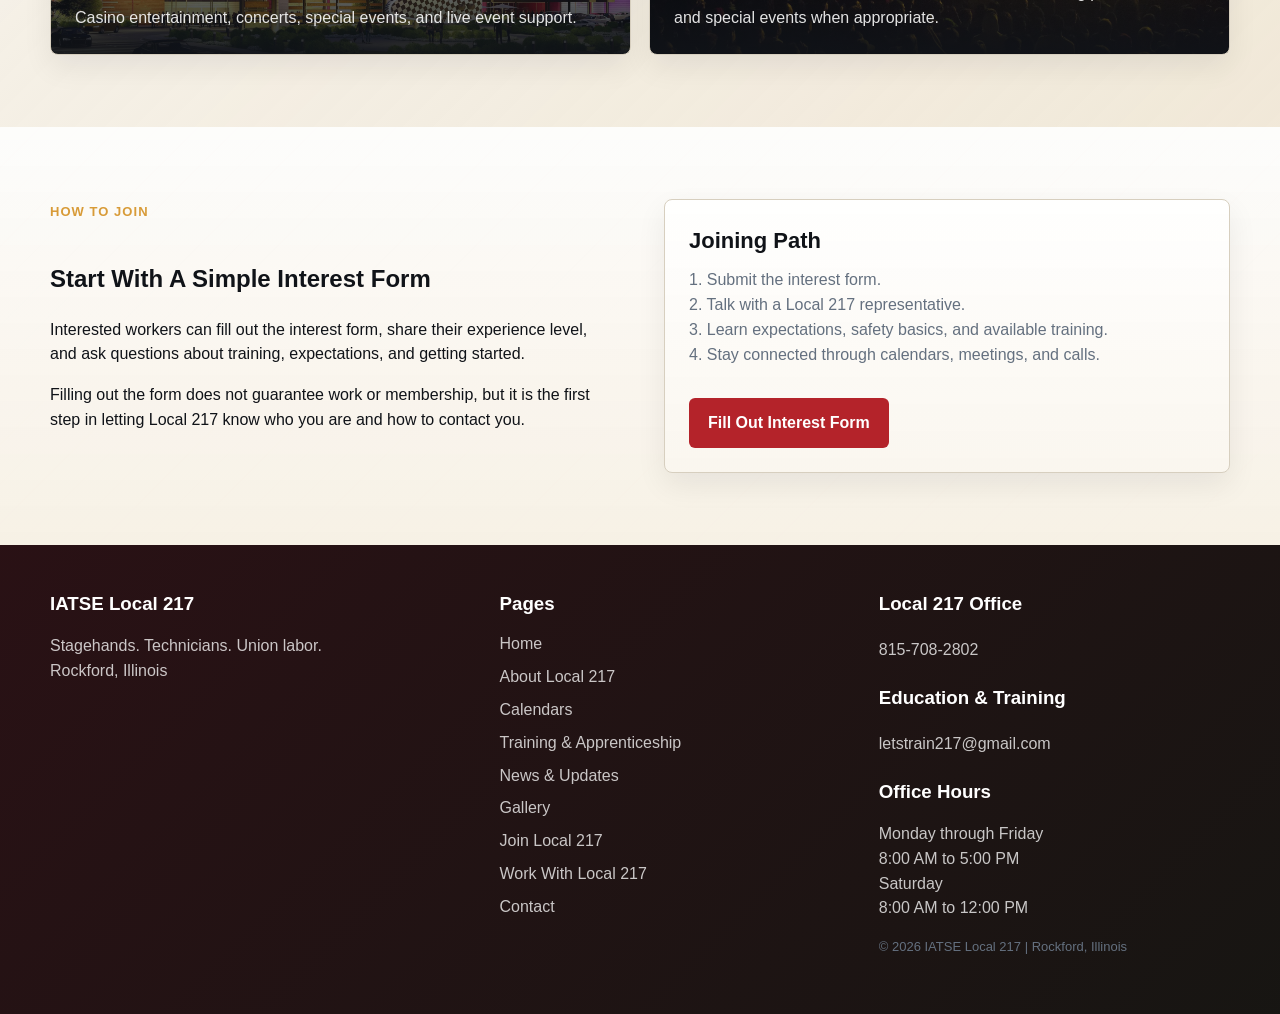
==== commit 86f5cdcd: "Add files via upload" ====
--- a/about.html
+++ b/about.html
@@ -14,7 +14,7 @@
         <p class="eyebrow">About Local 217</p>
         <h1>A Working Local, Built By The People Doing The Work</h1>
         <p>Local 217 is a stagehand union in the Rockford region. Our members work behind the scenes on live events, building the spaces and systems audiences usually never see.</p>
-        <p>The Local is its members. People show up, learn the craft, protect the standards, and take care of the crew.</p>
+        <p>The Local is its members. People show up, learn the craft, protect the standards, train the next person, and take care of the crew.</p>
         <div class="hero-actions">
           <a class="button secondary" href="#leadership">Our Leadership</a>
           <a class="button" href="join.html">Join / Get Involved</a>
@@ -51,15 +51,20 @@
           <p class="eyebrow">Leadership</p>
           <h2>Who Runs The Union</h2>
         </div>
-        <p>Local leadership helps handle the business of the Local, but the Local does not belong to a handful of people. It belongs to the membership.</p>
+        <div>
+          <p>Local leadership helps handle the business of the Local, but the Local does not belong to a handful of people. It belongs to the membership.</p>
+          <p>The work doesn't stop between membership meetings. Leadership meets regularly between meetings to keep up with grievances, training, events, planning, operations, and other Local business.</p>
+        </div>
       </div>
       <div class="container grid" data-leadership></div>
     </section>
 
     <section class="band">
       <div class="container section-head work-locations-head">
-        <h2>Where Our Members Work</h2>
-        <p>Local 217 members work across live entertainment and event production in the Rockford region. That can include concerts, theater, arena events, casino entertainment, festivals, touring productions, sporting events, and special events. The work can look different depending on the production, venue, and department. What carries from one call to the next is the need for skill, communication, preparation, and a crew that works together.</p>
+        <h2>Places You'll Find 217 Hands</h2>
+        <p>Local 217 hands work at venues and events around the Rockford region, including places a lot of people here already know.</p>
+        <p>That includes calls at the BMO Center, Coronado Theatre, Hard Rock Casino Rockford, and other venues and events around the region. The work and the crew can change from one event to the next, but these are some of the places where you'll find 217 hands doing the work behind the show.</p>
+        <p>The work can look different depending on the production, venue, and department. What carries from one call to the next is the need for skill, communication, preparation, and a crew that works together.</p>
       </div>
       <div class="container grid two" data-venues></div>
     </section>
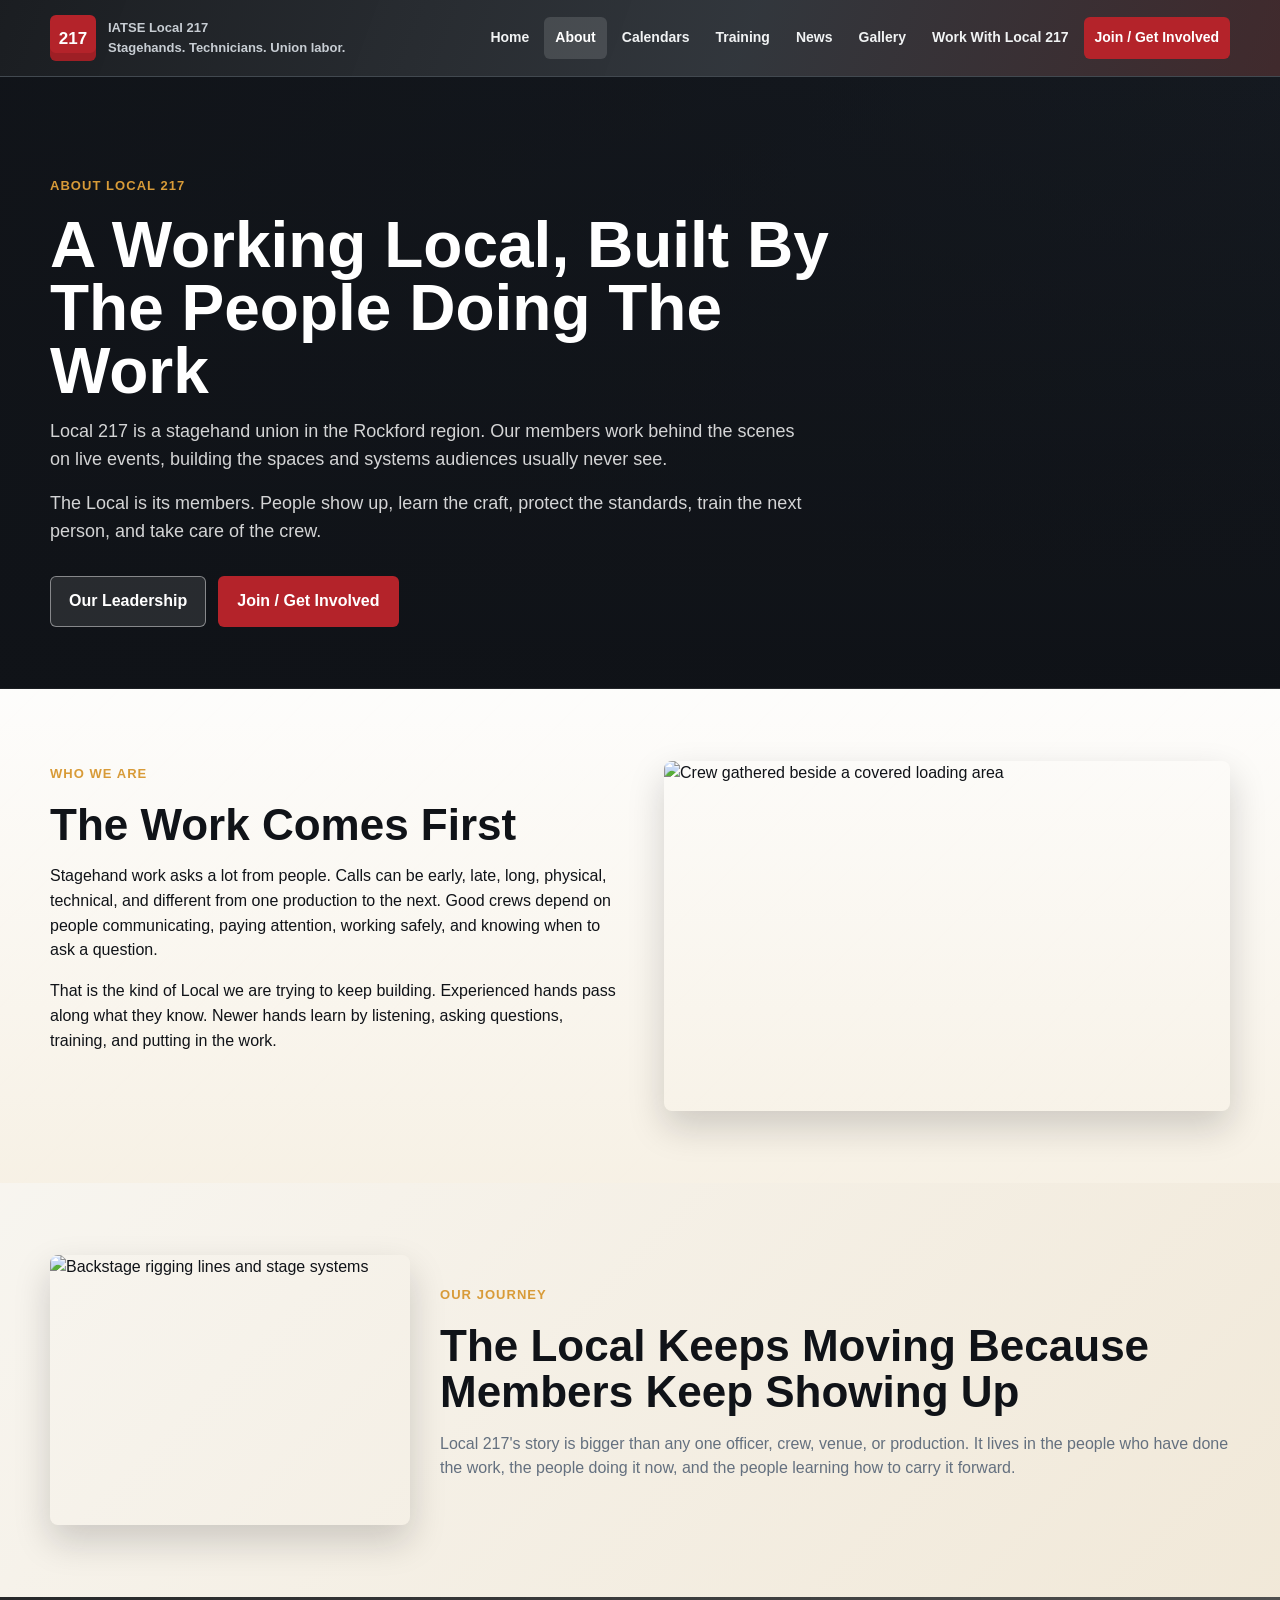
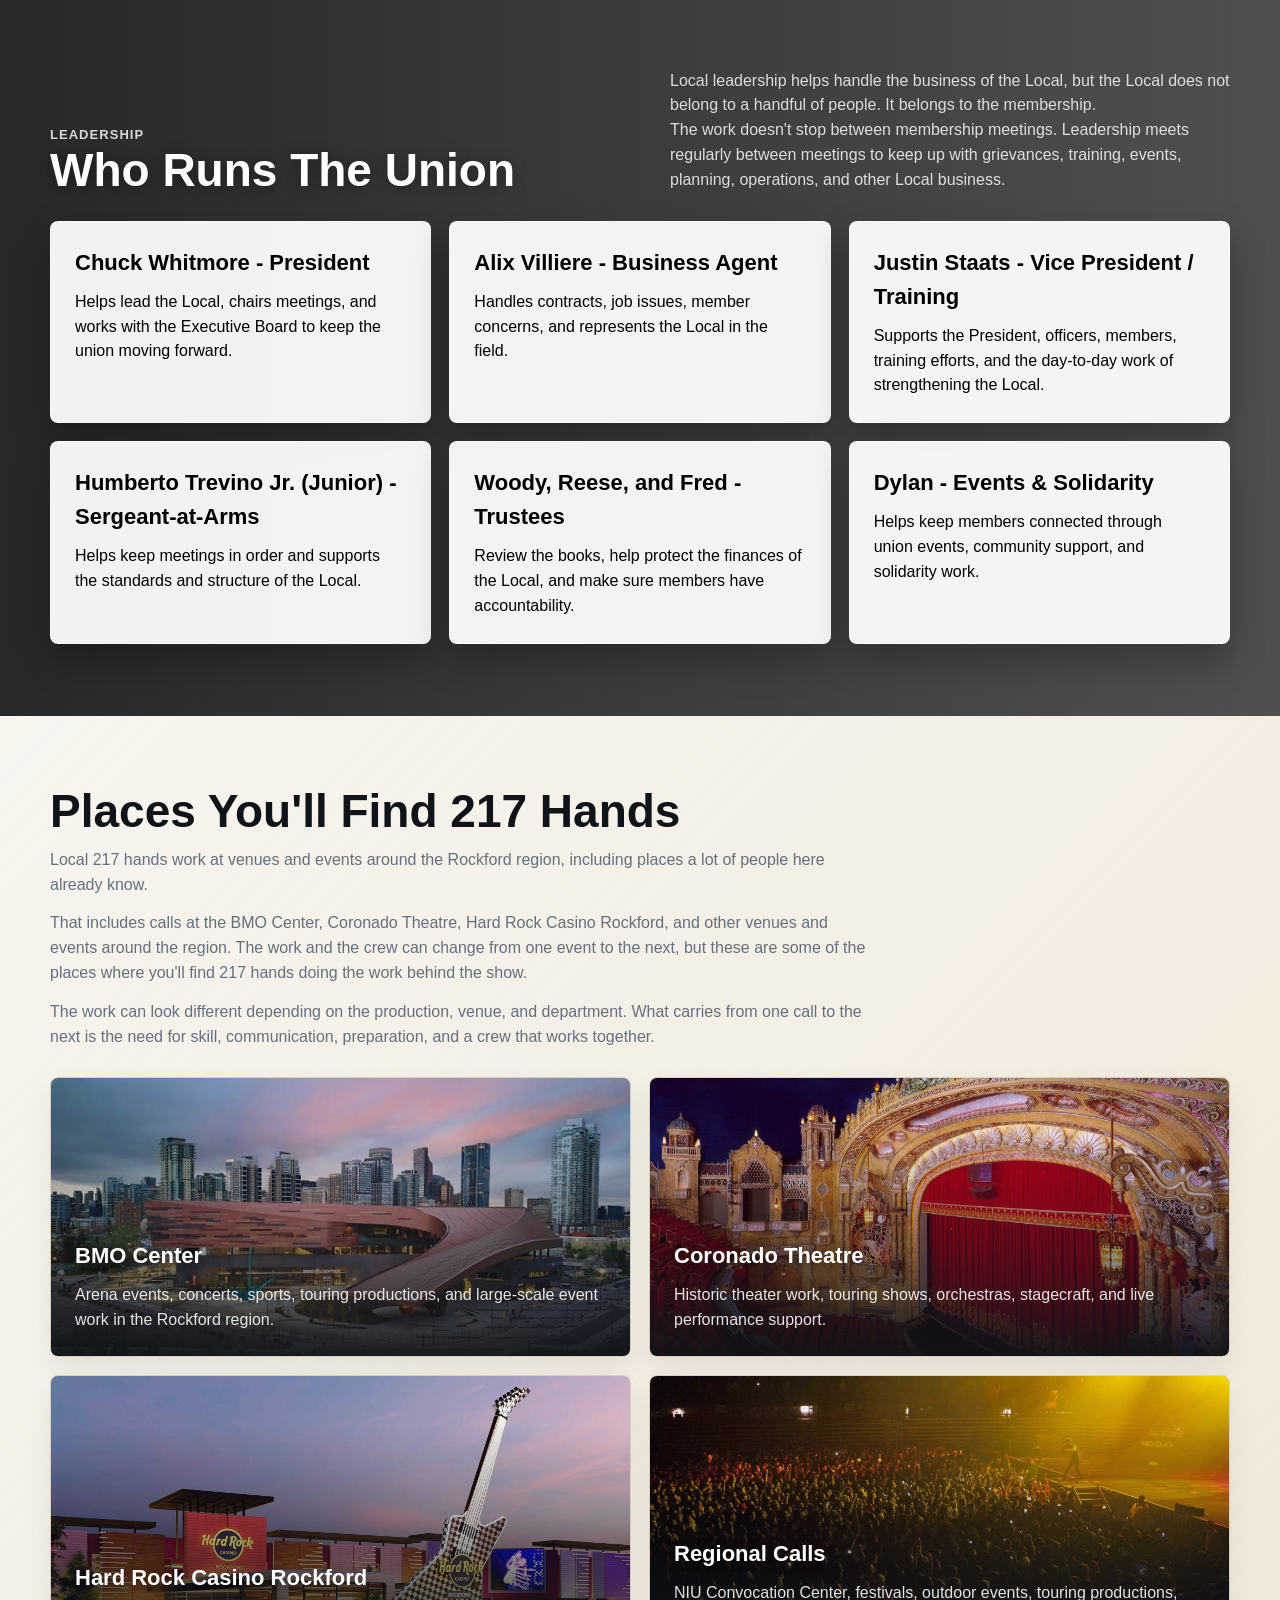
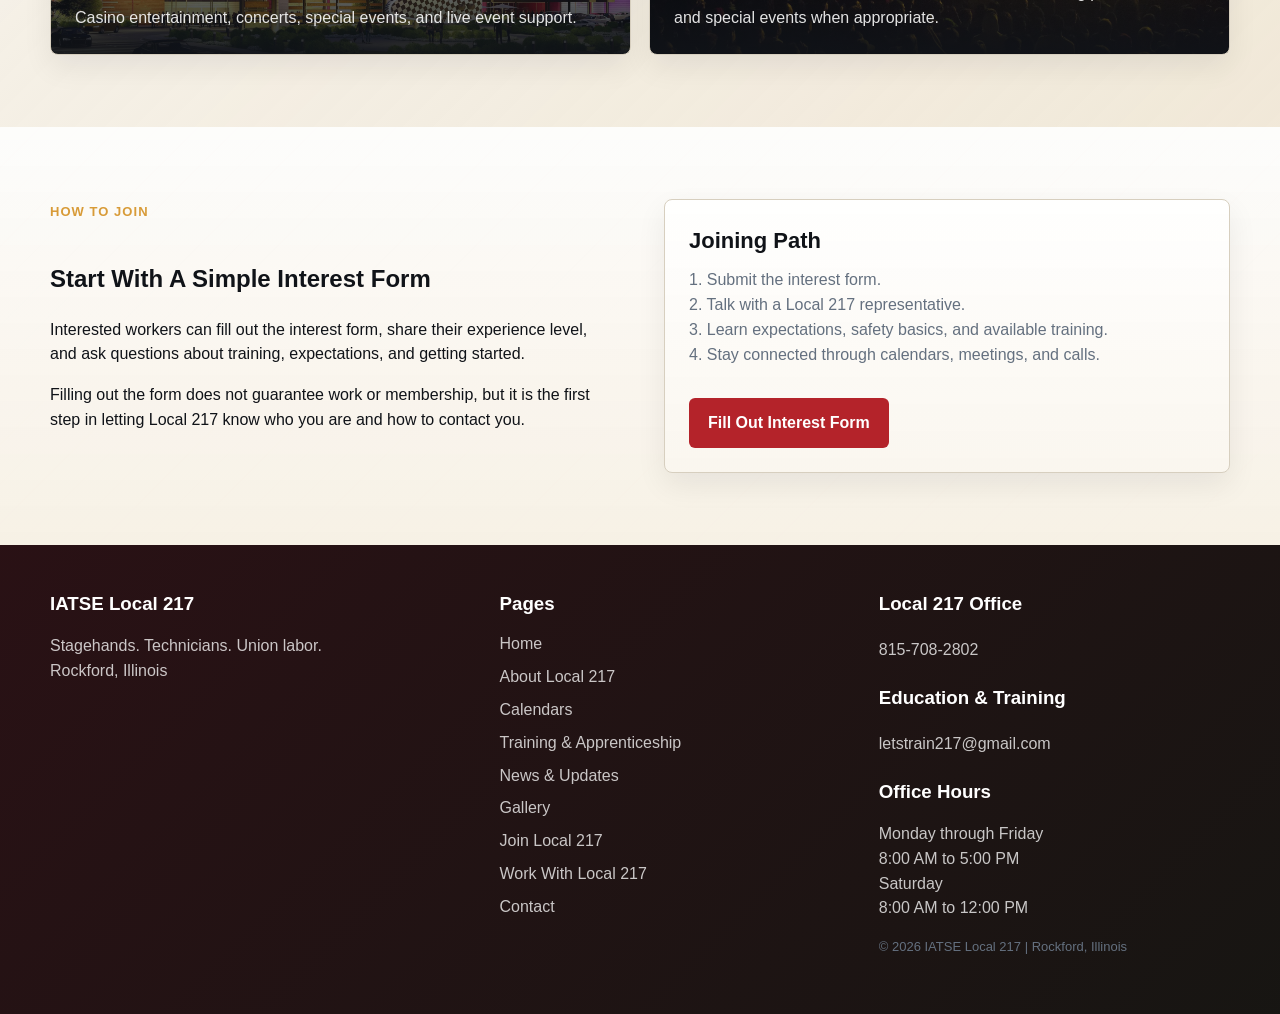
==== commit 255389f6: "Add files via upload" ====
--- a/about.html
+++ b/about.html
@@ -9,7 +9,7 @@
 <body>
   <header class="site-header" data-header></header>
   <main>
-    <section class="page-hero" style="--page-hero-image: url('photos/stagebuild-team.jpg')">
+    <section class="page-hero" style="--page-hero-image: url('photos/local217/arena-rigging.jpg')">
       <div class="container">
         <p class="eyebrow">About Local 217</p>
         <h1>A Working Local, Built By The People Doing The Work</h1>
@@ -30,13 +30,13 @@
           <p>Stagehand work asks a lot from people. Calls can be early, late, long, physical, technical, and different from one production to the next. Good crews depend on people communicating, paying attention, working safely, and knowing when to ask a question.</p>
           <p>That is the kind of Local we are trying to keep building. Experienced hands pass along what they know. Newer hands learn by listening, asking questions, training, and putting in the work.</p>
         </div>
-        <img class="feature-image about-intro-image" src="assets/photos/stagehand-backstage.jpg" alt="Stagehand standing backstage near production equipment and coiled cable">
+        <img class="feature-image about-intro-image" src="assets/photos/local217/covered-work-area.jpg" alt="Crew gathered beside a covered loading area">
       </div>
     </section>
 
     <section class="band">
       <div class="container feature-card">
-        <img class="feature-image" src="assets/photos/stage-scenery.jpg" alt="A theater stage seen through its fly system and scenery">
+        <img class="feature-image" src="assets/photos/local217/stage-systems.jpg" alt="Backstage rigging lines and stage systems">
         <div>
           <p class="eyebrow">Our Journey</p>
         <h2>The Local Keeps Moving Because Members Keep Showing Up</h2>
